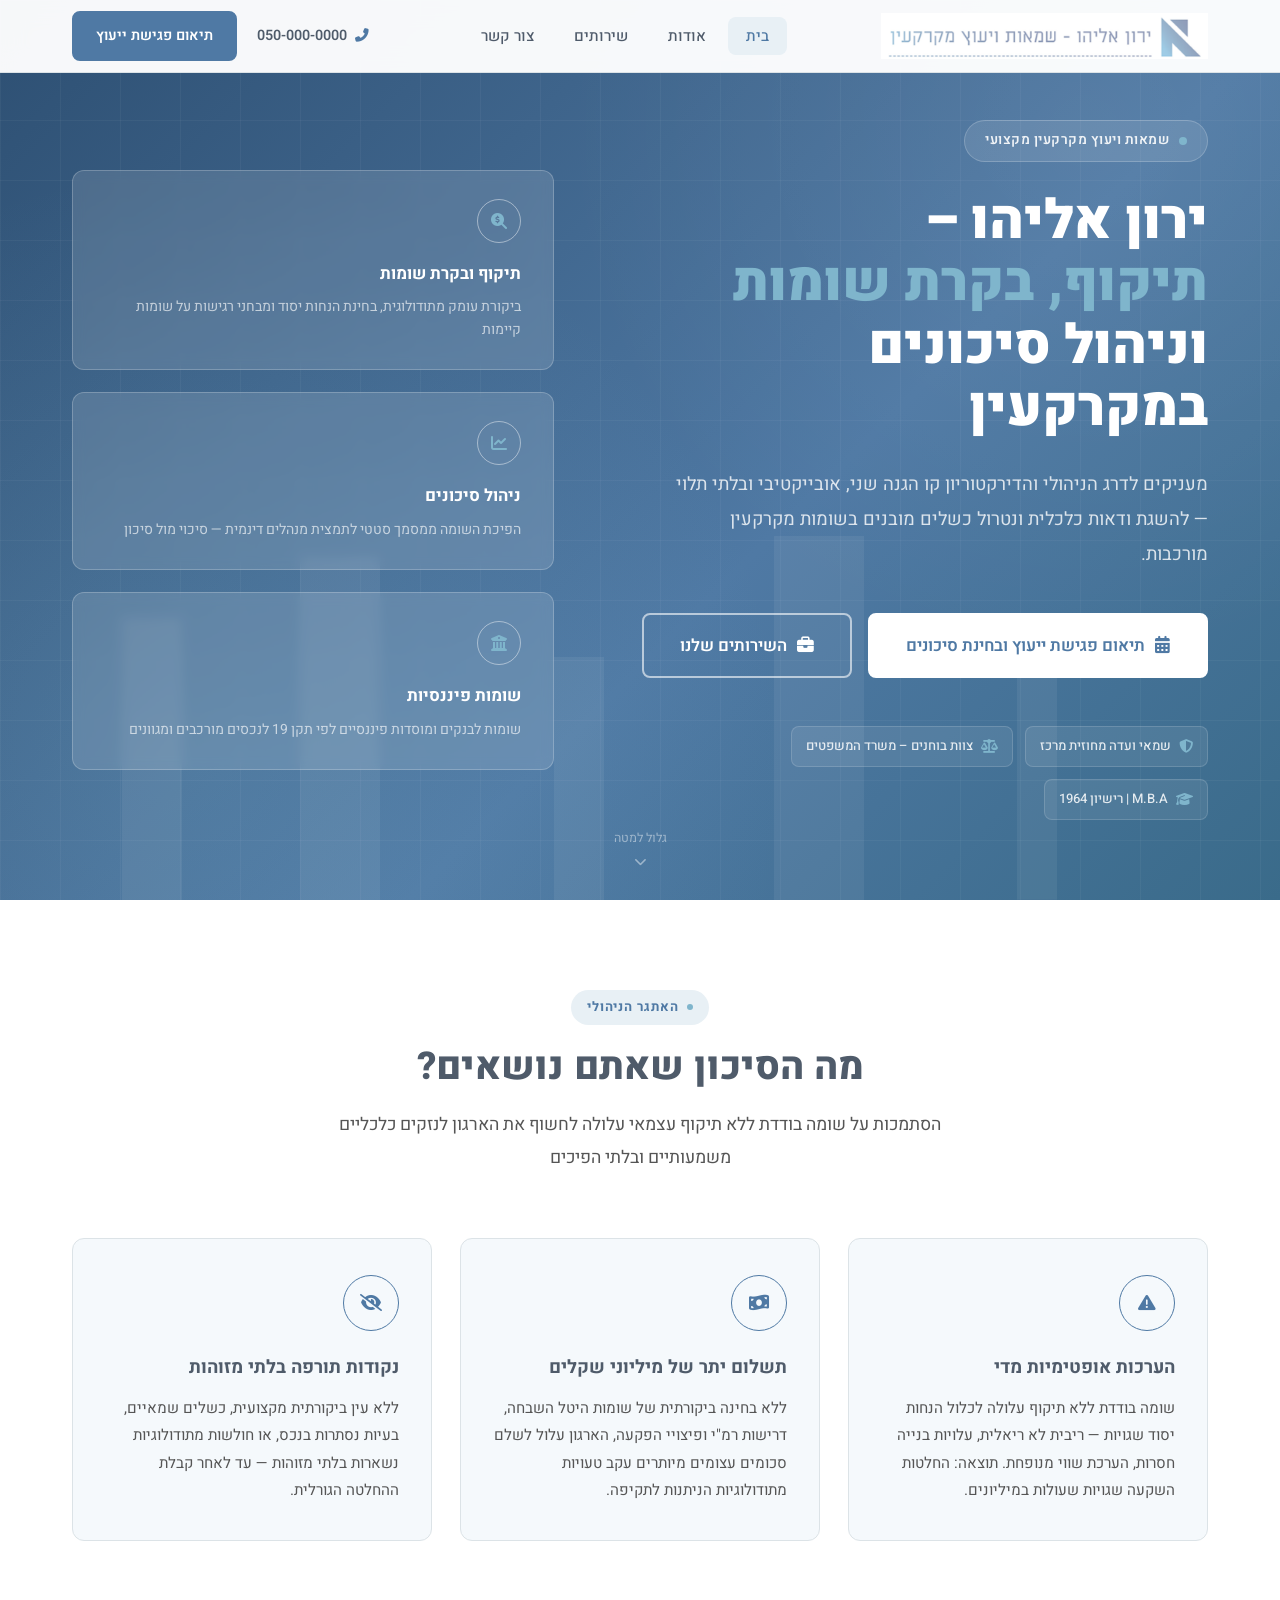
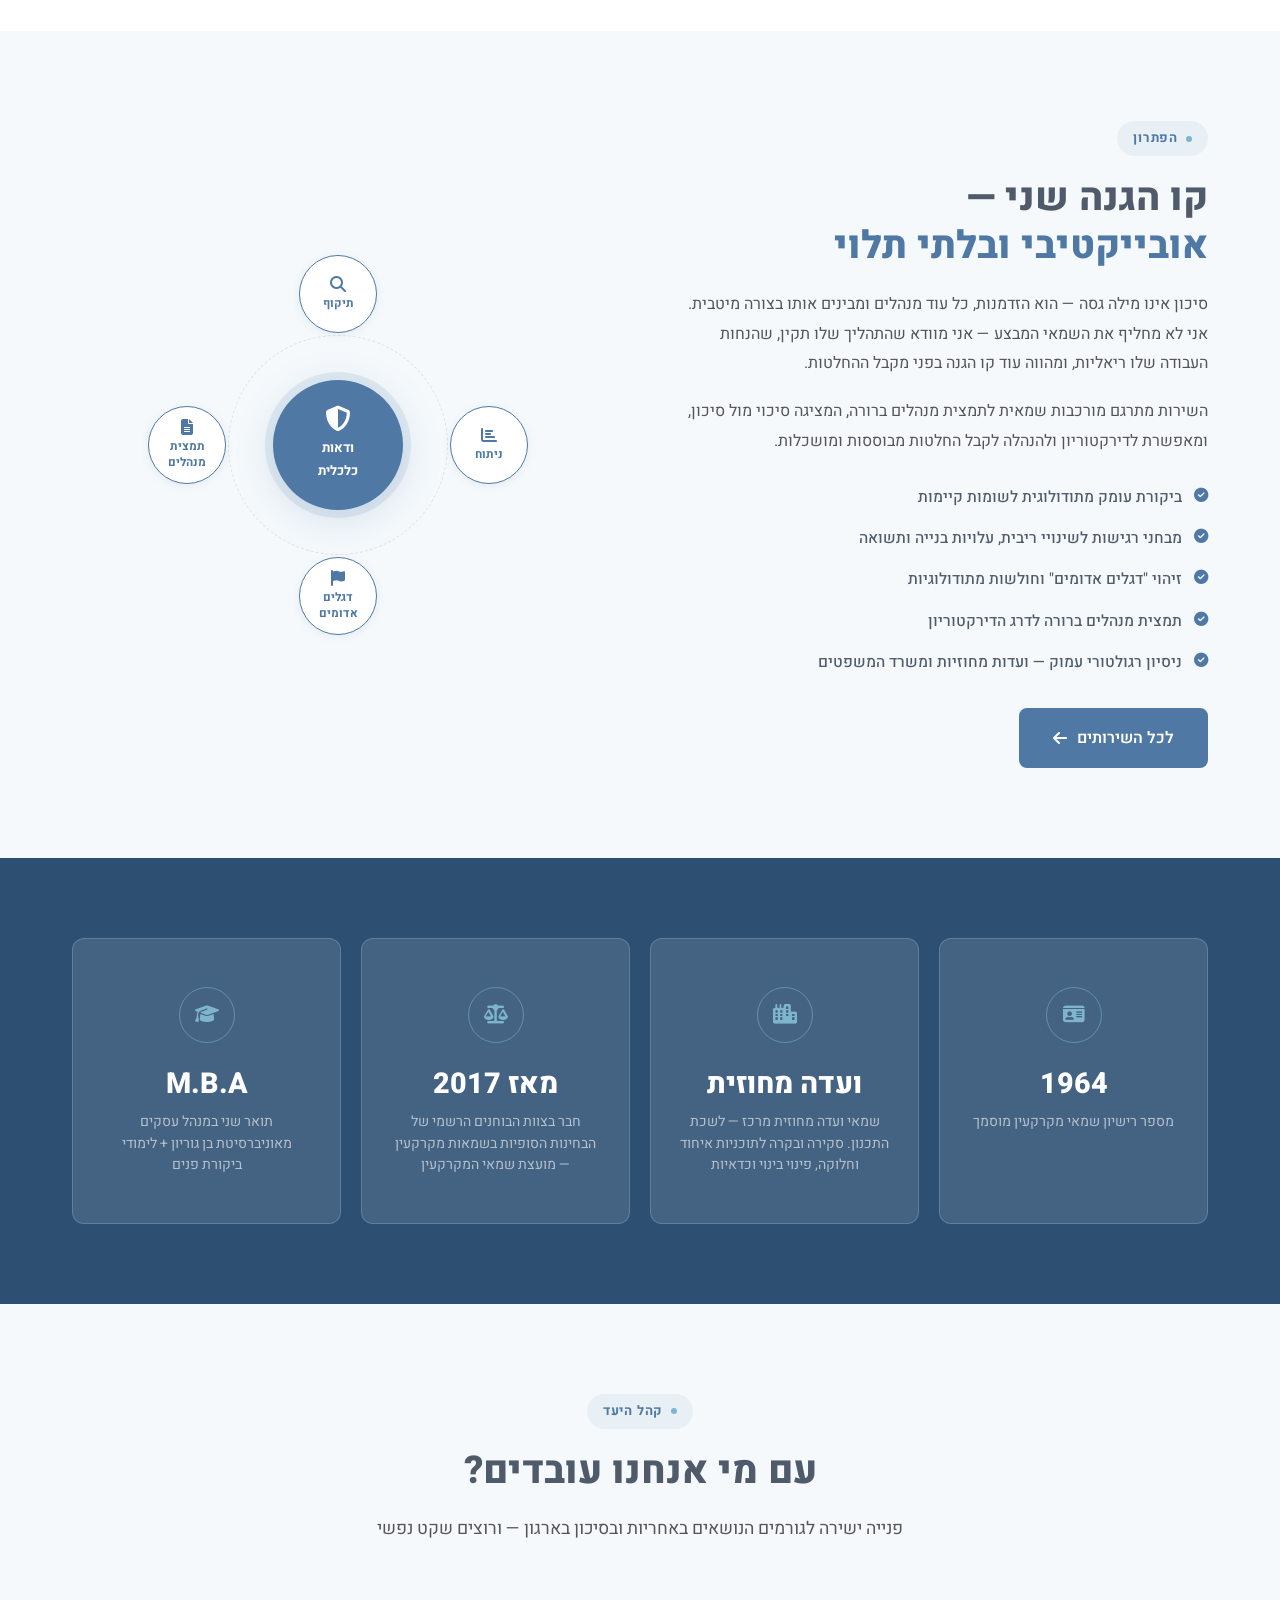
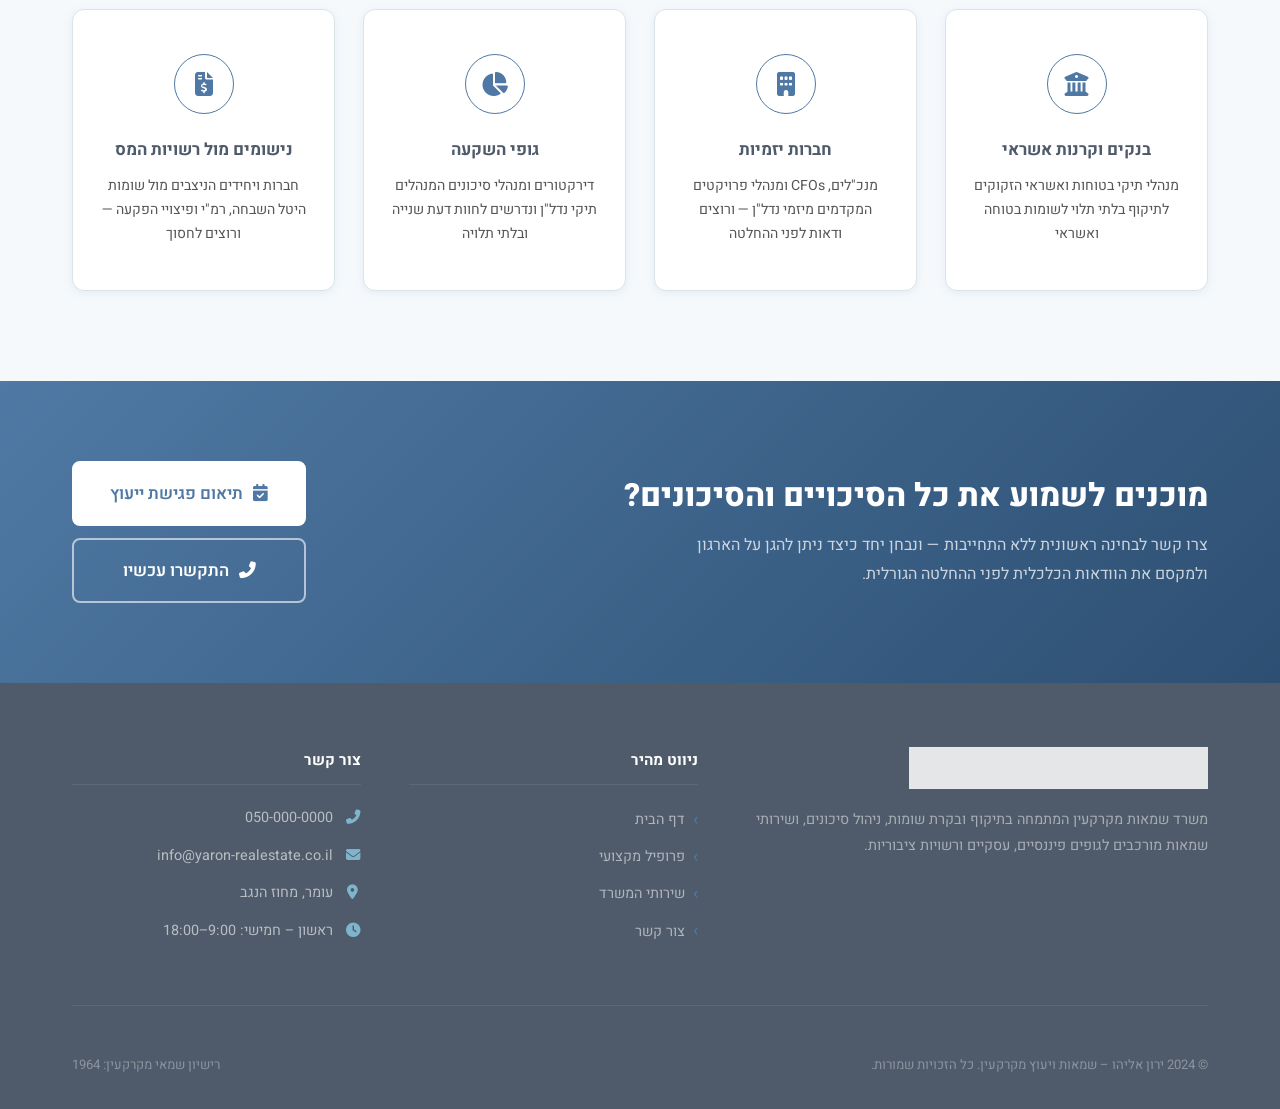
==== index.html @ 53aba58f "version 1" ====
<!DOCTYPE html>
<html lang="he" dir="rtl">
<head>
  <meta charset="UTF-8">
  <meta name="viewport" content="width=device-width, initial-scale=1.0">
  <title>ירון אליהו – שמאות ויעוץ מקרקעין | תיקוף ובקרת שומות וניהול סיכונים</title>
  <meta name="description" content="ירון אליהו – שמאי מקרקעין מוסמך. תיקוף ובקרת שומות, ניהול סיכונים, שומות לבנקים ומוסדות פיננסיים. קו הגנה שני לדרג הניהולי והדירקטוריון.">
  <link rel="stylesheet" href="style.css">
  <link href="https://fonts.googleapis.com/css2?family=Heebo:wght@300;400;500;600;700;800;900&display=swap" rel="stylesheet">
  <link rel="stylesheet" href="https://cdnjs.cloudflare.com/ajax/libs/font-awesome/6.4.2/css/all.min.css">
</head>
<body>

  <!-- ===== Navigation ===== -->
  <nav class="navbar" id="navbar">
    <div class="container navbar-inner">
      <a href="index.html" class="navbar-logo">
        <img src="LOGO.png" alt="ירון אליהו שמאות ויעוץ מקרקעין">
      </a>
      <ul class="navbar-links">
        <li><a href="index.html" class="active">בית</a></li>
        <li><a href="about.html">אודות</a></li>
        <li><a href="services.html">שירותים</a></li>
        <li><a href="contact.html">צור קשר</a></li>
      </ul>
      <div class="navbar-actions">
        <a href="tel:050-0000000" class="navbar-phone">
          <i class="fas fa-phone-alt"></i>
          050-000-0000
        </a>
        <a href="contact.html" class="btn btn-primary btn-sm">תיאום פגישת ייעוץ</a>
      </div>
      <button class="hamburger" id="hamburger" aria-label="תפריט">
        <span></span><span></span><span></span>
      </button>
    </div>
  </nav>

  <!-- Mobile Menu -->
  <div class="mobile-menu" id="mobileMenu">
    <a href="index.html">בית</a>
    <a href="about.html">אודות</a>
    <a href="services.html">שירותים</a>
    <a href="contact.html">צור קשר</a>
    <a href="contact.html" class="btn btn-primary">תיאום פגישת ייעוץ</a>
  </div>

  <!-- ===== Hero Section ===== -->
  <section class="hero">
    <div class="hero-grid"></div>
    <div class="hero-buildings"></div>
    <div class="container hero-inner">

      <!-- Right: Main Content -->
      <div class="hero-content">
        <div class="hero-tag animate-in">
          <span class="dot"></span>
          שמאות ויעוץ מקרקעין מקצועי
        </div>
        <h1 class="hero-title animate-in delay-1">
          ירון אליהו –<br>
          <span class="text-accent">תיקוף, בקרת שומות</span><br>
          וניהול סיכונים במקרקעין
        </h1>
        <p class="hero-subtitle animate-in delay-2">
          מעניקים לדרג הניהולי והדירקטוריון קו הגנה שני, אובייקטיבי ובלתי תלוי — להשגת ודאות כלכלית ונטרול כשלים מובנים בשומות מקרקעין מורכבות.
        </p>
        <div class="hero-actions animate-in delay-3">
          <a href="contact.html" class="btn btn-white btn-lg">
            <i class="fas fa-calendar-alt"></i>
            תיאום פגישת ייעוץ ובחינת סיכונים
          </a>
          <a href="services.html" class="btn btn-outline-white btn-lg">
            <i class="fas fa-briefcase"></i>
            השירותים שלנו
          </a>
        </div>
        <div class="hero-badges animate-in delay-4">
          <div class="badge">
            <i class="fas fa-shield-alt"></i>
            <span>שמאי ועדה מחוזית מרכז</span>
          </div>
          <div class="badge">
            <i class="fas fa-balance-scale"></i>
            <span>צוות בוחנים – משרד המשפטים</span>
          </div>
          <div class="badge">
            <i class="fas fa-graduation-cap"></i>
            <span>M.B.A | רישיון 1964</span>
          </div>
        </div>
      </div>

      <!-- Left: Feature Cards -->
      <div class="hero-visual">
        <div class="hero-card animate-in delay-1">
          <div class="hero-card-icon">
            <i class="fas fa-search-dollar"></i>
          </div>
          <h3>תיקוף ובקרת שומות</h3>
          <p>ביקורת עומק מתודולוגית, בחינת הנחות יסוד ומבחני רגישות על שומות קיימות</p>
        </div>
        <div class="hero-card animate-in delay-2">
          <div class="hero-card-icon">
            <i class="fas fa-chart-line"></i>
          </div>
          <h3>ניהול סיכונים</h3>
          <p>הפיכת השומה ממסמך סטטי לתמצית מנהלים דינמית — סיכוי מול סיכון</p>
        </div>
        <div class="hero-card animate-in delay-3">
          <div class="hero-card-icon">
            <i class="fas fa-university"></i>
          </div>
          <h3>שומות פיננסיות</h3>
          <p>שומות לבנקים ומוסדות פיננסיים לפי תקן 19 לנכסים מורכבים ומגוונים</p>
        </div>
      </div>

    </div>
    <div class="hero-scroll">
      <div class="scroll-indicator">
        <span>גלול למטה</span>
        <i class="fas fa-chevron-down"></i>
      </div>
    </div>
  </section>

  <!-- ===== Problem Section ===== -->
  <section class="problem-section">
    <div class="container">
      <div class="section-header animate-in">
        <div class="section-tag">האתגר הניהולי</div>
        <h2 class="section-title">מה הסיכון שאתם נושאים?</h2>
        <p class="section-subtitle">הסתמכות על שומה בודדת ללא תיקוף עצמאי עלולה לחשוף את הארגון לנזקים כלכליים משמעותיים ובלתי הפיכים</p>
      </div>
      <div class="problems-grid">
        <div class="problem-card animate-in delay-1">
          <div class="problem-icon">
            <i class="fas fa-exclamation-triangle"></i>
          </div>
          <h3>הערכות אופטימיות מדי</h3>
          <p>שומה בודדת ללא תיקוף עלולה לכלול הנחות יסוד שגויות — ריבית לא ריאלית, עלויות בנייה חסרות, הערכת שווי מנופחת. תוצאה: החלטות השקעה שגויות שעולות במיליונים.</p>
        </div>
        <div class="problem-card animate-in delay-2">
          <div class="problem-icon">
            <i class="fas fa-money-bill-wave"></i>
          </div>
          <h3>תשלום יתר של מיליוני שקלים</h3>
          <p>ללא בחינה ביקורתית של שומות היטל השבחה, דרישות רמ"י ופיצויי הפקעה, הארגון עלול לשלם סכומים עצומים מיותרים עקב טעויות מתודולוגיות הניתנות לתקיפה.</p>
        </div>
        <div class="problem-card animate-in delay-3">
          <div class="problem-icon">
            <i class="fas fa-eye-slash"></i>
          </div>
          <h3>נקודות תורפה בלתי מזוהות</h3>
          <p>ללא עין ביקורתית מקצועית, כשלים שמאיים, בעיות נסתרות בנכס, או חולשות מתודולוגיות נשארות בלתי מזוהות — עד לאחר קבלת ההחלטה הגורלית.</p>
        </div>
      </div>
    </div>
  </section>

  <!-- ===== Solution Section ===== -->
  <section class="solution-section">
    <div class="container">
      <div class="solution-inner">
        <!-- Content -->
        <div class="solution-content animate-in">
          <div class="section-tag">הפתרון</div>
          <h2 class="section-title">קו הגנה שני —<br><span class="accent">אובייקטיבי ובלתי תלוי</span></h2>
          <p class="solution-text">סיכון אינו מילה גסה — הוא הזדמנות, כל עוד מנהלים ומבינים אותו בצורה מיטבית. אני לא מחליף את השמאי המבצע — אני מוודא שהתהליך שלו תקין, שהנחות העבודה שלו ריאליות, ומהווה עוד קו הגנה בפני מקבל ההחלטות.</p>
          <p class="solution-text">השירות מתרגם מורכבות שמאית לתמצית מנהלים ברורה, המציגה סיכוי מול סיכון, ומאפשרת לדירקטוריון ולהנהלה לקבל החלטות מבוססות ומושכלות.</p>
          <div class="solution-points">
            <div class="solution-point">
              <i class="fas fa-check-circle"></i>
              <span>ביקורת עומק מתודולוגית לשומות קיימות</span>
            </div>
            <div class="solution-point">
              <i class="fas fa-check-circle"></i>
              <span>מבחני רגישות לשינויי ריבית, עלויות בנייה ותשואה</span>
            </div>
            <div class="solution-point">
              <i class="fas fa-check-circle"></i>
              <span>זיהוי "דגלים אדומים" וחולשות מתודולוגיות</span>
            </div>
            <div class="solution-point">
              <i class="fas fa-check-circle"></i>
              <span>תמצית מנהלים ברורה לדרג הדירקטוריון</span>
            </div>
            <div class="solution-point">
              <i class="fas fa-check-circle"></i>
              <span>ניסיון רגולטורי עמוק — ועדות מחוזיות ומשרד המשפטים</span>
            </div>
          </div>
          <a href="services.html" class="btn btn-primary">
            לכל השירותים
            <i class="fas fa-arrow-left"></i>
          </a>
        </div>

        <!-- Visual Diagram -->
        <div class="solution-visual animate-in delay-2">
          <div class="solution-diagram">
            <div class="diagram-center">
              <i class="fas fa-shield-alt"></i>
              <span>ודאות<br>כלכלית</span>
            </div>
            <div class="diagram-item top">
              <i class="fas fa-search"></i>
              <span>תיקוף</span>
            </div>
            <div class="diagram-item right">
              <i class="fas fa-chart-bar"></i>
              <span>ניתוח</span>
            </div>
            <div class="diagram-item bottom">
              <i class="fas fa-flag"></i>
              <span>דגלים<br>אדומים</span>
            </div>
            <div class="diagram-item left-pos">
              <i class="fas fa-file-alt"></i>
              <span>תמצית<br>מנהלים</span>
            </div>
          </div>
        </div>
      </div>
    </div>
  </section>

  <!-- ===== Stats Section ===== -->
  <section class="stats-section">
    <div class="container">
      <div class="stats-grid">
        <div class="stat-item animate-in">
          <div class="stat-icon">
            <i class="fas fa-id-card"></i>
          </div>
          <div class="stat-number">1964</div>
          <div class="stat-label">מספר רישיון שמאי מקרקעין מוסמך</div>
        </div>
        <div class="stat-item animate-in delay-1">
          <div class="stat-icon">
            <i class="fas fa-city"></i>
          </div>
          <div class="stat-number">ועדה מחוזית</div>
          <div class="stat-label">שמאי ועדה מחוזית מרכז — לשכת התכנון. סקירה ובקרה לתוכניות איחוד וחלוקה, פינוי בינוי וכדאיות</div>
        </div>
        <div class="stat-item animate-in delay-2">
          <div class="stat-icon">
            <i class="fas fa-balance-scale"></i>
          </div>
          <div class="stat-number">מאז 2017</div>
          <div class="stat-label">חבר בצוות הבוחנים הרשמי של הבחינות הסופיות בשמאות מקרקעין — מועצת שמאי המקרקעין</div>
        </div>
        <div class="stat-item animate-in delay-3">
          <div class="stat-icon">
            <i class="fas fa-graduation-cap"></i>
          </div>
          <div class="stat-number">M.B.A</div>
          <div class="stat-label">תואר שני במנהל עסקים מאוניברסיטת בן גוריון + לימודי ביקורת פנים</div>
        </div>
      </div>
    </div>
  </section>

  <!-- ===== Audience Section ===== -->
  <section class="audience-section">
    <div class="container">
      <div class="section-header animate-in">
        <div class="section-tag">קהל היעד</div>
        <h2 class="section-title">עם מי אנחנו עובדים?</h2>
        <p class="section-subtitle">פנייה ישירה לגורמים הנושאים באחריות ובסיכון בארגון — ורוצים שקט נפשי</p>
      </div>
      <div class="audience-grid">
        <div class="audience-card animate-in delay-1">
          <i class="fas fa-university"></i>
          <h3>בנקים וקרנות אשראי</h3>
          <p>מנהלי תיקי בטוחות ואשראי הזקוקים לתיקוף בלתי תלוי לשומות בטוחה ואשראי</p>
        </div>
        <div class="audience-card animate-in delay-2">
          <i class="fas fa-building"></i>
          <h3>חברות יזמיות</h3>
          <p>מנכ"לים, CFOs ומנהלי פרויקטים המקדמים מיזמי נדל"ן — ורוצים ודאות לפני ההחלטה</p>
        </div>
        <div class="audience-card animate-in delay-3">
          <i class="fas fa-chart-pie"></i>
          <h3>גופי השקעה</h3>
          <p>דירקטורים ומנהלי סיכונים המנהלים תיקי נדל"ן ונדרשים לחוות דעת שנייה ובלתי תלויה</p>
        </div>
        <div class="audience-card animate-in delay-4">
          <i class="fas fa-file-invoice-dollar"></i>
          <h3>נישומים מול רשויות המס</h3>
          <p>חברות ויחידים הניצבים מול שומות היטל השבחה, רמ"י ופיצויי הפקעה — ורוצים לחסוך</p>
        </div>
      </div>
    </div>
  </section>

  <!-- ===== CTA Section ===== -->
  <section class="cta-section">
    <div class="container">
      <div class="cta-inner animate-in">
        <div class="cta-content">
          <h2>מוכנים לשמוע את כל הסיכויים והסיכונים?</h2>
          <p>צרו קשר לבחינה ראשונית ללא התחייבות — ונבחן יחד כיצד ניתן להגן על הארגון ולמקסם את הוודאות הכלכלית לפני ההחלטה הגורלית.</p>
        </div>
        <div class="cta-actions">
          <a href="contact.html" class="btn btn-white btn-lg">
            <i class="fas fa-calendar-check"></i>
            תיאום פגישת ייעוץ
          </a>
          <a href="tel:050-0000000" class="btn btn-outline-white btn-lg">
            <i class="fas fa-phone-alt"></i>
            התקשרו עכשיו
          </a>
        </div>
      </div>
    </div>
  </section>

  <!-- ===== Footer ===== -->
  <footer class="footer">
    <div class="container">
      <div class="footer-top">
        <div class="footer-brand">
          <img src="LOGO.png" alt="ירון אליהו שמאות מקרקעין">
          <p>משרד שמאות מקרקעין המתמחה בתיקוף ובקרת שומות, ניהול סיכונים, ושירותי שמאות מורכבים לגופים פיננסיים, עסקיים ורשויות ציבוריות.</p>
        </div>
        <div class="footer-col">
          <h4>ניווט מהיר</h4>
          <ul>
            <li><a href="index.html">דף הבית</a></li>
            <li><a href="about.html">פרופיל מקצועי</a></li>
            <li><a href="services.html">שירותי המשרד</a></li>
            <li><a href="contact.html">צור קשר</a></li>
          </ul>
        </div>
        <div class="footer-col">
          <h4>צור קשר</h4>
          <div class="footer-contact-item">
            <i class="fas fa-phone-alt"></i>
            <span>050-000-0000</span>
          </div>
          <div class="footer-contact-item">
            <i class="fas fa-envelope"></i>
            <span>info@yaron-realestate.co.il</span>
          </div>
          <div class="footer-contact-item">
            <i class="fas fa-map-marker-alt"></i>
            <span>עומר, מחוז הנגב</span>
          </div>
          <div class="footer-contact-item">
            <i class="fas fa-clock"></i>
            <span>ראשון – חמישי: 9:00–18:00</span>
          </div>
        </div>
      </div>
      <div class="footer-bottom">
        <span>© 2024 ירון אליהו – שמאות ויעוץ מקרקעין. כל הזכויות שמורות.</span>
        <span>רישיון שמאי מקרקעין: 1964</span>
      </div>
    </div>
  </footer>

  <script src="script.js"></script>
</body>
</html>
---- style.css ----
/* ===================================================
   YARON ELIYAHU - Real Estate Appraisal Website
   Main Stylesheet
   =================================================== */

/* --- Variables --- */
:root {
  --primary: #7FB5CC;
  --primary-dark: #4F79A4;
  --primary-darker: #2D4F72;
  --bg-light: #F5F9FC;
  --bg-secondary: #E8F0F5;
  --surface: #FFFFFF;
  --border: #DCE3E7;
  --text-dark: #4F5B6A;
  --text-gray: #555555;
  --text-light: #8899AA;
  --white: #FFFFFF;
  --shadow-sm: 0 2px 8px rgba(79, 121, 164, 0.1);
  --shadow-md: 0 4px 20px rgba(79, 121, 164, 0.15);
  --shadow-lg: 0 8px 40px rgba(79, 121, 164, 0.2);
  --radius: 12px;
  --radius-lg: 20px;
  --radius-sm: 8px;
  --transition: 0.3s ease;
  --font: 'Heebo', 'Arial Hebrew', 'Arial', sans-serif;
  --max-width: 1200px;
}

/* --- Reset & Base --- */
*, *::before, *::after {
  box-sizing: border-box;
  margin: 0;
  padding: 0;
}

html {
  scroll-behavior: smooth;
}

body {
  font-family: var(--font);
  font-size: 16px;
  line-height: 1.75;
  color: var(--text-dark);
  background: var(--white);
  direction: rtl;
  -webkit-font-smoothing: antialiased;
}

img { max-width: 100%; display: block; }
a { text-decoration: none; color: inherit; }
ul { list-style: none; }
button { font-family: var(--font); cursor: pointer; border: none; background: none; }

/* --- Layout --- */
.container {
  max-width: var(--max-width);
  margin: 0 auto;
  padding: 0 2rem;
}

section { padding: 90px 0; }

/* --- Section Headers --- */
.section-header {
  text-align: center;
  margin-bottom: 64px;
}

.section-tag {
  display: inline-flex;
  align-items: center;
  gap: 8px;
  background: var(--bg-secondary);
  color: var(--primary-dark);
  font-size: 0.82rem;
  font-weight: 700;
  padding: 6px 16px;
  border-radius: 20px;
  margin-bottom: 18px;
  letter-spacing: 0.8px;
  text-transform: uppercase;
}

.section-tag::before {
  content: '';
  width: 6px;
  height: 6px;
  background: var(--primary);
  border-radius: 50%;
  flex-shrink: 0;
}

.section-title {
  font-size: 2.4rem;
  font-weight: 800;
  color: var(--text-dark);
  line-height: 1.25;
  margin-bottom: 18px;
}

.section-title .accent { color: var(--primary-dark); }

.section-subtitle {
  font-size: 1.1rem;
  color: var(--text-gray);
  max-width: 620px;
  margin: 0 auto;
  line-height: 1.85;
}

/* --- Buttons --- */
.btn {
  display: inline-flex;
  align-items: center;
  justify-content: center;
  gap: 10px;
  padding: 14px 32px;
  border-radius: var(--radius-sm);
  font-family: var(--font);
  font-size: 1rem;
  font-weight: 600;
  cursor: pointer;
  transition: all var(--transition);
  border: 2px solid transparent;
  white-space: nowrap;
}

.btn-lg { padding: 16px 36px; font-size: 1.05rem; }
.btn-sm { padding: 10px 22px; font-size: 0.9rem; }

.btn-primary {
  background: var(--primary-dark);
  color: var(--white);
  border-color: var(--primary-dark);
}
.btn-primary:hover {
  background: var(--primary-darker);
  border-color: var(--primary-darker);
  transform: translateY(-2px);
  box-shadow: var(--shadow-md);
}

.btn-outline {
  background: transparent;
  color: var(--primary-dark);
  border-color: var(--primary-dark);
}
.btn-outline:hover {
  background: var(--primary-dark);
  color: var(--white);
  transform: translateY(-2px);
  box-shadow: var(--shadow-sm);
}

.btn-white {
  background: var(--white);
  color: var(--primary-dark);
  border-color: var(--white);
}
.btn-white:hover {
  background: var(--bg-light);
  transform: translateY(-2px);
  box-shadow: var(--shadow-md);
}

.btn-outline-white {
  background: transparent;
  color: var(--white);
  border-color: rgba(255,255,255,0.6);
}
.btn-outline-white:hover {
  background: rgba(255,255,255,0.15);
  border-color: var(--white);
  transform: translateY(-2px);
}

/* ===================================================
   NAVIGATION
   =================================================== */

.navbar {
  position: fixed;
  top: 0;
  inset-inline: 0;
  z-index: 1000;
  background: rgba(255,255,255,0.96);
  backdrop-filter: blur(12px);
  -webkit-backdrop-filter: blur(12px);
  border-bottom: 1px solid var(--border);
  transition: box-shadow var(--transition);
}

.navbar.scrolled {
  box-shadow: var(--shadow-md);
}

.navbar-inner {
  display: flex;
  align-items: center;
  justify-content: space-between;
  height: 72px;
}

.navbar-logo img {
  height: 46px;
  width: auto;
}

.navbar-links {
  display: flex;
  align-items: center;
  gap: 4px;
}

.navbar-links a {
  padding: 8px 18px;
  border-radius: var(--radius-sm);
  font-weight: 500;
  font-size: 0.95rem;
  color: var(--text-dark);
  transition: all var(--transition);
}

.navbar-links a:hover,
.navbar-links a.active {
  color: var(--primary-dark);
  background: var(--bg-secondary);
}

.navbar-actions {
  display: flex;
  align-items: center;
  gap: 20px;
}

.navbar-phone {
  display: flex;
  align-items: center;
  gap: 8px;
  font-size: 0.9rem;
  font-weight: 600;
  color: var(--text-dark);
  transition: color var(--transition);
}
.navbar-phone:hover { color: var(--primary-dark); }
.navbar-phone i { color: var(--primary-dark); font-size: 0.85rem; }

/* Hamburger */
.hamburger {
  display: none;
  flex-direction: column;
  gap: 5px;
  padding: 4px;
  background: none;
  border: none;
  cursor: pointer;
}
.hamburger span {
  display: block;
  width: 24px;
  height: 2px;
  background: var(--text-dark);
  border-radius: 2px;
  transition: var(--transition);
}
.hamburger.open span:nth-child(1) { transform: translateY(7px) rotate(45deg); }
.hamburger.open span:nth-child(2) { opacity: 0; }
.hamburger.open span:nth-child(3) { transform: translateY(-7px) rotate(-45deg); }

/* Mobile Menu */
.mobile-menu {
  display: none;
  position: fixed;
  top: 72px;
  inset-inline: 0;
  background: var(--white);
  border-bottom: 1px solid var(--border);
  padding: 16px 20px 20px;
  z-index: 999;
  box-shadow: var(--shadow-md);
}
.mobile-menu.open { display: block; }
.mobile-menu a {
  display: block;
  padding: 12px 16px;
  border-radius: var(--radius-sm);
  font-weight: 500;
  color: var(--text-dark);
  transition: all var(--transition);
  margin-bottom: 4px;
}
.mobile-menu a:hover { background: var(--bg-secondary); color: var(--primary-dark); }
.mobile-menu .btn { width: 100%; margin-top: 8px; }

/* ===================================================
   PAGE HEADER (inner pages)
   =================================================== */

.page-header {
  background: linear-gradient(135deg, var(--primary-dark) 0%, var(--primary-darker) 100%);
  padding: 148px 0 80px;
  text-align: center;
  color: var(--white);
  position: relative;
  overflow: hidden;
}

.page-header::before {
  content: '';
  position: absolute;
  inset: 0;
  background-image: radial-gradient(circle at 20% 50%, rgba(127,181,204,0.15) 0%, transparent 50%),
                    radial-gradient(circle at 80% 20%, rgba(127,181,204,0.1) 0%, transparent 40%);
}

.page-header .container { position: relative; z-index: 1; }

.page-header-tag {
  display: inline-flex;
  align-items: center;
  gap: 8px;
  background: rgba(255,255,255,0.12);
  color: rgba(255,255,255,0.95);
  font-size: 0.82rem;
  font-weight: 600;
  padding: 6px 18px;
  border-radius: 20px;
  margin-bottom: 20px;
  border: 1px solid rgba(255,255,255,0.2);
  letter-spacing: 0.8px;
  text-transform: uppercase;
}

.page-header h1 {
  font-size: 3rem;
  font-weight: 800;
  margin-bottom: 18px;
  line-height: 1.2;
}

.page-header p {
  font-size: 1.15rem;
  opacity: 0.82;
  max-width: 600px;
  margin: 0 auto;
  line-height: 1.85;
}

/* ===================================================
   HERO SECTION
   =================================================== */

.hero {
  min-height: 100vh;
  background: linear-gradient(135deg, var(--primary-darker) 0%, var(--primary-dark) 60%, #3a6b8a 100%);
  display: flex;
  flex-direction: column;
  justify-content: center;
  position: relative;
  overflow: hidden;
  padding: 100px 0 60px;
}

/* Background geometric shapes suggesting buildings */
.hero::before {
  content: '';
  position: absolute;
  inset: 0;
  background-image:
    radial-gradient(circle at 15% 85%, rgba(127,181,204,0.18) 0%, transparent 45%),
    radial-gradient(circle at 85% 15%, rgba(255,255,255,0.06) 0%, transparent 40%);
}

.hero-buildings {
  position: absolute;
  bottom: 0;
  left: 0;
  right: 0;
  height: 45%;
  opacity: 0.06;
  background-image:
    /* Building 1 */ linear-gradient(to top, rgba(255,255,255,1) 100%, transparent 0),
    /* Building 2 */ linear-gradient(to top, rgba(255,255,255,1) 100%, transparent 0),
    /* Building 3 */ linear-gradient(to top, rgba(255,255,255,1) 100%, transparent 0),
    /* Building 4 */ linear-gradient(to top, rgba(255,255,255,1) 100%, transparent 0),
    /* Building 5 */ linear-gradient(to top, rgba(255,255,255,1) 100%, transparent 0);
  background-size: 60px 70%, 80px 85%, 50px 60%, 90px 90%, 40px 55%;
  background-position: 10% 100%, 25% 100%, 45% 100%, 65% 100%, 82% 100%;
  background-repeat: no-repeat;
}

.hero-grid {
  position: absolute;
  inset: 0;
  background-image:
    linear-gradient(rgba(255,255,255,0.04) 1px, transparent 1px),
    linear-gradient(90deg, rgba(255,255,255,0.04) 1px, transparent 1px);
  background-size: 60px 60px;
}

.hero-inner {
  position: relative;
  z-index: 1;
  display: grid;
  grid-template-columns: 1.1fr 0.9fr;
  gap: 64px;
  align-items: center;
}

.hero-tag {
  display: inline-flex;
  align-items: center;
  gap: 10px;
  background: rgba(255,255,255,0.1);
  border: 1px solid rgba(255,255,255,0.2);
  color: rgba(255,255,255,0.9);
  font-size: 0.85rem;
  font-weight: 600;
  padding: 8px 20px;
  border-radius: 24px;
  margin-bottom: 28px;
  letter-spacing: 0.5px;
}

.hero-tag .dot {
  width: 8px;
  height: 8px;
  background: var(--primary);
  border-radius: 50%;
  animation: pulse 2s infinite;
}

@keyframes pulse {
  0%, 100% { opacity: 1; transform: scale(1); }
  50% { opacity: 0.6; transform: scale(0.8); }
}

.hero-title {
  font-size: 3.4rem;
  font-weight: 900;
  color: var(--white);
  line-height: 1.15;
  margin-bottom: 28px;
}

.hero-title .text-accent {
  color: var(--primary);
}

.hero-subtitle {
  font-size: 1.15rem;
  color: rgba(255,255,255,0.8);
  line-height: 1.9;
  margin-bottom: 40px;
  max-width: 540px;
}

.hero-actions {
  display: flex;
  gap: 16px;
  margin-bottom: 48px;
  flex-wrap: wrap;
}

.hero-badges {
  display: flex;
  flex-wrap: wrap;
  gap: 12px;
}

.badge {
  display: flex;
  align-items: center;
  gap: 8px;
  background: rgba(255,255,255,0.08);
  border: 1px solid rgba(255,255,255,0.15);
  color: rgba(255,255,255,0.85);
  font-size: 0.82rem;
  font-weight: 500;
  padding: 8px 14px;
  border-radius: 8px;
}
.badge i { color: var(--primary); font-size: 0.85rem; }

/* Hero visual - cards on the left side */
.hero-visual {
  display: flex;
  flex-direction: column;
  gap: 22px;
}

.hero-card {
  background: rgba(255,255,255,0.13);
  border: 1px solid rgba(255,255,255,0.22);
  border-radius: var(--radius);
  padding: 28px 32px;
  transition: all var(--transition);
  backdrop-filter: blur(6px);
}

.hero-card:hover {
  background: rgba(255,255,255,0.18);
  border-color: rgba(255,255,255,0.32);
  transform: translateX(-4px);
}

.hero-card-icon {
  width: 44px;
  height: 44px;
  background: transparent;
  border: 1.5px solid rgba(255,255,255,0.45);
  border-radius: 50%;
  display: flex;
  align-items: center;
  justify-content: center;
  margin-bottom: 16px;
  color: var(--primary);
  font-size: 1rem;
}

.hero-card h3 {
  font-size: 1.05rem;
  font-weight: 700;
  color: var(--white);
  margin-bottom: 8px;
}

.hero-card p {
  font-size: 0.88rem;
  color: rgba(255,255,255,0.65);
  line-height: 1.6;
}

.hero-scroll {
  position: absolute;
  bottom: 32px;
  left: 50%;
  transform: translateX(-50%);
  text-align: center;
}

.scroll-indicator {
  display: flex;
  flex-direction: column;
  align-items: center;
  gap: 6px;
  color: rgba(255,255,255,0.45);
  font-size: 0.78rem;
  animation: bounce 2s infinite;
}

@keyframes bounce {
  0%, 100% { transform: translateY(0); }
  50% { transform: translateY(6px); }
}

/* ===================================================
   PROBLEM SECTION
   =================================================== */

.problem-section {
  background: var(--white);
  padding: 90px 0;
}

.problems-grid {
  display: grid;
  grid-template-columns: repeat(3, 1fr);
  gap: 28px;
}

.problem-card {
  background: var(--bg-light);
  border: 1px solid var(--border);
  border-radius: var(--radius);
  padding: 36px 32px;
  transition: all var(--transition);
}

.problem-card:hover {
  transform: translateY(-4px);
  box-shadow: var(--shadow-md);
  border-color: var(--primary);
}

.problem-icon {
  width: 56px;
  height: 56px;
  background: transparent;
  border: 1.5px solid var(--primary-dark);
  border-radius: 50%;
  display: flex;
  align-items: center;
  justify-content: center;
  margin-bottom: 24px;
  color: var(--primary-dark);
  font-size: 1.1rem;
  transition: all var(--transition);
}

.problem-card:hover .problem-icon {
  background: var(--primary-dark);
  color: var(--white);
}

.problem-card:nth-child(2) .problem-icon,
.problem-card:nth-child(3) .problem-icon {
  background: transparent;
  color: var(--primary-dark);
}

.problem-card h3 {
  font-size: 1.15rem;
  font-weight: 700;
  color: var(--text-dark);
  margin-bottom: 14px;
  line-height: 1.4;
}

.problem-card p {
  font-size: 0.95rem;
  color: var(--text-gray);
  line-height: 1.8;
}

/* ===================================================
   SOLUTION SECTION
   =================================================== */

.solution-section {
  background: var(--bg-light);
  padding: 90px 0;
}

.solution-inner {
  display: grid;
  grid-template-columns: 1fr 1fr;
  gap: 72px;
  align-items: center;
}

.solution-content .section-title {
  text-align: right;
  margin-bottom: 20px;
}

.solution-text {
  font-size: 1rem;
  color: var(--text-gray);
  line-height: 1.85;
  margin-bottom: 18px;
}

.solution-points {
  margin: 28px 0 32px;
  display: flex;
  flex-direction: column;
  gap: 14px;
}

.solution-point {
  display: flex;
  align-items: flex-start;
  gap: 12px;
  font-size: 0.97rem;
  color: var(--text-dark);
  font-weight: 500;
}

.solution-point i {
  color: var(--primary-dark);
  font-size: 0.9rem;
  margin-top: 4px;
  flex-shrink: 0;
}

/* Solution diagram */
.solution-visual {
  display: flex;
  align-items: center;
  justify-content: center;
}

.solution-diagram {
  position: relative;
  width: 380px;
  height: 380px;
}

/* Connecting lines drawn via CSS */
.solution-diagram::before {
  content: '';
  position: absolute;
  top: 50%;
  left: 50%;
  transform: translate(-50%, -50%);
  width: 220px;
  height: 220px;
  border: 1px dashed var(--border);
  border-radius: 50%;
  z-index: 0;
}

.diagram-center {
  position: absolute;
  top: 50%;
  left: 50%;
  transform: translate(-50%, -50%);
  width: 130px;
  height: 130px;
  background: var(--primary-dark);
  border-radius: 50%;
  display: flex;
  flex-direction: column;
  align-items: center;
  justify-content: center;
  color: var(--white);
  gap: 6px;
  font-size: 0.82rem;
  font-weight: 700;
  text-align: center;
  box-shadow: 0 0 0 8px rgba(79,121,164,0.12), var(--shadow-lg);
  z-index: 2;
}

.diagram-center i { font-size: 1.6rem; }

.diagram-item {
  position: absolute;
  width: 78px;
  height: 78px;
  background: var(--white);
  border: 1.5px solid var(--primary-dark);
  border-radius: 50%;
  display: flex;
  flex-direction: column;
  align-items: center;
  justify-content: center;
  gap: 4px;
  font-size: 0.73rem;
  font-weight: 700;
  color: var(--primary-dark);
  box-shadow: var(--shadow-sm);
  transition: all var(--transition);
  z-index: 2;
  text-align: center;
  line-height: 1.3;
}

.diagram-item:hover {
  background: var(--primary-dark);
  color: var(--white);
  transform: scale(1.1);
}

.diagram-item:hover i { color: var(--white); }
.diagram-item i { color: var(--primary-dark); font-size: 1rem; transition: color var(--transition); }
.diagram-item.top { top: 0; left: 50%; transform: translateX(-50%); }
.diagram-item.top:hover { transform: translateX(-50%) scale(1.1); }
.diagram-item.right { top: 50%; right: 0; transform: translateY(-50%); }
.diagram-item.right:hover { transform: translateY(-50%) scale(1.1); }
.diagram-item.bottom { bottom: 0; left: 50%; transform: translateX(-50%); }
.diagram-item.bottom:hover { transform: translateX(-50%) scale(1.1); }
.diagram-item.left-pos { top: 50%; left: 0; transform: translateY(-50%); }
.diagram-item.left-pos:hover { transform: translateY(-50%) scale(1.1); }

/* ===================================================
   STATS SECTION
   =================================================== */

.stats-section {
  background: var(--primary-darker);
  padding: 80px 0;
}

.stats-grid {
  display: grid;
  grid-template-columns: repeat(4, 1fr);
  gap: 20px;
}

.stat-item {
  background: rgba(255,255,255,0.11);
  border: 1px solid rgba(255,255,255,0.18);
  border-radius: var(--radius);
  padding: 48px 28px;
  text-align: center;
  transition: all var(--transition);
}

.stat-item:hover {
  background: rgba(255,255,255,0.18);
  transform: translateY(-4px);
  border-color: rgba(255,255,255,0.28);
}

.stat-icon {
  width: 56px;
  height: 56px;
  background: transparent;
  border: 1.5px solid rgba(127,181,204,0.55);
  border-radius: 50%;
  display: flex;
  align-items: center;
  justify-content: center;
  margin: 0 auto 24px;
  color: var(--primary);
  font-size: 1.2rem;
}

.stat-number {
  font-size: 1.8rem;
  font-weight: 800;
  color: var(--white);
  margin-bottom: 10px;
  line-height: 1.2;
}

.stat-label {
  font-size: 0.88rem;
  color: rgba(255,255,255,0.6);
  line-height: 1.5;
}

/* ===================================================
   AUDIENCE SECTION
   =================================================== */

.audience-section {
  background: var(--bg-light);
  padding: 90px 0;
}

.audience-grid {
  display: grid;
  grid-template-columns: repeat(4, 1fr);
  gap: 28px;
}

.audience-card {
  background: var(--surface);
  border: 1.5px solid var(--border);
  border-radius: var(--radius);
  padding: 44px 28px;
  text-align: center;
  transition: all var(--transition);
  box-shadow: var(--shadow-sm);
}

.audience-card:hover {
  transform: translateY(-6px);
  box-shadow: var(--shadow-md);
  border-color: var(--primary-dark);
}

.audience-card > i {
  font-size: 1.5rem;
  color: var(--primary-dark);
  margin-bottom: 24px;
  display: flex;
  width: 60px;
  height: 60px;
  border: 1.5px solid var(--primary-dark);
  border-radius: 50%;
  align-items: center;
  justify-content: center;
  margin-left: auto;
  margin-right: auto;
  transition: all var(--transition);
}

.audience-card:hover > i {
  background: var(--primary-dark);
  color: var(--white);
}

.audience-card h3 {
  font-size: 1.05rem;
  font-weight: 700;
  color: var(--text-dark);
  margin-bottom: 12px;
  line-height: 1.4;
}

.audience-card p {
  font-size: 0.88rem;
  color: var(--text-gray);
  line-height: 1.7;
}

/* ===================================================
   CTA SECTION
   =================================================== */

.cta-section {
  background: linear-gradient(135deg, var(--primary-dark) 0%, var(--primary-darker) 100%);
  padding: 80px 0;
}

.cta-inner {
  display: flex;
  align-items: center;
  justify-content: space-between;
  gap: 48px;
}

.cta-content h2 {
  font-size: 2rem;
  font-weight: 800;
  color: var(--white);
  margin-bottom: 14px;
  line-height: 1.3;
}

.cta-content p {
  font-size: 1rem;
  color: rgba(255,255,255,0.75);
  line-height: 1.8;
  max-width: 560px;
}

.cta-actions {
  display: flex;
  flex-direction: column;
  gap: 12px;
  flex-shrink: 0;
}

/* ===================================================
   FOOTER
   =================================================== */

.footer {
  background: var(--text-dark);
  padding: 64px 0 32px;
}

.footer-top {
  display: grid;
  grid-template-columns: 1.6fr 1fr 1fr;
  gap: 48px;
  margin-bottom: 48px;
  padding-bottom: 48px;
  border-bottom: 1px solid rgba(255,255,255,0.08);
}

.footer-brand img {
  height: 42px;
  margin-bottom: 18px;
  filter: brightness(0) invert(1);
  opacity: 0.85;
}

.footer-brand p {
  font-size: 0.9rem;
  line-height: 1.75;
  color: rgba(255,255,255,0.5);
}

.footer-col h4 {
  font-size: 0.95rem;
  font-weight: 700;
  color: var(--white);
  margin-bottom: 22px;
  padding-bottom: 10px;
  border-bottom: 1px solid rgba(255,255,255,0.08);
}

.footer-col ul li {
  margin-bottom: 12px;
}

.footer-col ul li a {
  color: rgba(255,255,255,0.55);
  font-size: 0.9rem;
  transition: color var(--transition);
  display: flex;
  align-items: center;
  gap: 8px;
}
.footer-col ul li a:hover { color: var(--primary); }
.footer-col ul li a::before {
  content: '›';
  color: var(--primary-dark);
  font-size: 1.1rem;
  line-height: 1;
}

.footer-contact-item {
  display: flex;
  align-items: flex-start;
  gap: 12px;
  margin-bottom: 16px;
}

.footer-contact-item i {
  color: var(--primary);
  font-size: 0.9rem;
  margin-top: 3px;
  flex-shrink: 0;
  width: 16px;
  text-align: center;
}

.footer-contact-item span {
  font-size: 0.9rem;
  color: rgba(255,255,255,0.6);
  line-height: 1.5;
}

.footer-bottom {
  display: flex;
  align-items: center;
  justify-content: space-between;
  font-size: 0.82rem;
  color: rgba(255,255,255,0.35);
}

/* ===================================================
   ABOUT PAGE
   =================================================== */

.profile-section {
  background: var(--white);
  padding: 90px 0;
}

.profile-inner {
  display: grid;
  grid-template-columns: 1fr 1fr;
  gap: 72px;
  align-items: start;
}

.profile-image-wrapper {
  position: relative;
}

.profile-placeholder {
  width: 100%;
  aspect-ratio: 4/3;
  background: linear-gradient(135deg, var(--bg-secondary) 0%, var(--bg-light) 100%);
  border-radius: var(--radius-lg);
  display: flex;
  flex-direction: column;
  align-items: center;
  justify-content: center;
  gap: 16px;
  color: var(--text-light);
  border: 2px dashed var(--border);
}

.profile-placeholder i { font-size: 3.5rem; opacity: 0.4; }
.profile-placeholder span { font-size: 0.9rem; font-weight: 500; }

.profile-badge-card {
  position: absolute;
  bottom: -20px;
  left: -20px;
  background: var(--white);
  border: 1px solid var(--border);
  border-radius: var(--radius);
  padding: 16px 22px;
  box-shadow: var(--shadow-md);
  display: flex;
  align-items: center;
  gap: 14px;
}

.profile-badge-card .badge-icon {
  width: 44px;
  height: 44px;
  background: var(--primary-dark);
  border-radius: var(--radius-sm);
  display: flex;
  align-items: center;
  justify-content: center;
  color: var(--white);
  font-size: 1.1rem;
  flex-shrink: 0;
}

.profile-badge-card .badge-text strong {
  display: block;
  font-size: 0.95rem;
  font-weight: 700;
  color: var(--text-dark);
}
.profile-badge-card .badge-text span {
  font-size: 0.82rem;
  color: var(--text-light);
}

.profile-content .section-tag { display: inline-flex; }
.profile-content .section-title { text-align: right; }

.profile-text {
  font-size: 1rem;
  color: var(--text-gray);
  line-height: 1.85;
  margin-bottom: 16px;
}

.profile-highlights {
  display: flex;
  flex-direction: column;
  gap: 12px;
  margin: 28px 0;
}

.highlight-item {
  display: flex;
  align-items: center;
  gap: 14px;
  padding: 14px 18px;
  background: var(--bg-light);
  border-radius: var(--radius-sm);
  border: 1px solid var(--border);
  transition: all var(--transition);
}

.highlight-item:hover {
  border-color: var(--primary);
  background: var(--bg-secondary);
}

.highlight-item i {
  color: var(--primary-dark);
  font-size: 1rem;
  width: 20px;
  text-align: center;
  flex-shrink: 0;
}

.highlight-item span {
  font-size: 0.92rem;
  font-weight: 600;
  color: var(--text-dark);
}

/* Experience Section */
.experience-section {
  background: var(--bg-light);
  padding: 90px 0;
}

.timeline {
  position: relative;
  max-width: 800px;
  margin: 0 auto;
}

.timeline::before {
  content: '';
  position: absolute;
  top: 0;
  bottom: 0;
  right: 20px;
  width: 2px;
  background: linear-gradient(to bottom, var(--primary-dark), var(--primary), var(--border));
}

.timeline-item {
  position: relative;
  padding-right: 60px;
  padding-bottom: 40px;
}

.timeline-dot {
  position: absolute;
  right: 12px;
  top: 6px;
  width: 18px;
  height: 18px;
  background: var(--primary-dark);
  border-radius: 50%;
  border: 3px solid var(--white);
  box-shadow: 0 0 0 2px var(--primary-dark);
}

.timeline-item.current .timeline-dot {
  background: var(--primary);
  box-shadow: 0 0 0 2px var(--primary), 0 0 0 5px rgba(127,181,204,0.3);
}

.timeline-date {
  font-size: 0.82rem;
  font-weight: 700;
  color: var(--primary-dark);
  margin-bottom: 6px;
  letter-spacing: 0.5px;
}

.timeline-card {
  background: var(--white);
  border: 1px solid var(--border);
  border-radius: var(--radius);
  padding: 24px 28px;
  box-shadow: var(--shadow-sm);
  transition: all var(--transition);
}

.timeline-card:hover {
  box-shadow: var(--shadow-md);
  border-color: var(--primary);
}

.timeline-card h3 {
  font-size: 1.05rem;
  font-weight: 700;
  color: var(--text-dark);
  margin-bottom: 8px;
}

.timeline-card p {
  font-size: 0.9rem;
  color: var(--text-gray);
  line-height: 1.7;
}

/* Education & Credentials Section */
.education-section {
  background: var(--white);
  padding: 90px 0;
}

.credentials-grid {
  display: grid;
  grid-template-columns: repeat(3, 1fr);
  gap: 24px;
}

.credential-card {
  background: var(--bg-light);
  border: 1px solid var(--border);
  border-radius: var(--radius);
  padding: 32px 28px;
  text-align: center;
  transition: all var(--transition);
}

.credential-card:hover {
  transform: translateY(-4px);
  box-shadow: var(--shadow-md);
  border-color: var(--primary);
}

.credential-icon {
  width: 64px;
  height: 64px;
  background: transparent;
  border: 1.5px solid var(--primary-dark);
  border-radius: 50%;
  display: flex;
  align-items: center;
  justify-content: center;
  margin: 0 auto 24px;
  color: var(--primary-dark);
  font-size: 1.3rem;
  transition: all var(--transition);
}

.credential-card:hover .credential-icon {
  background: var(--primary-dark);
  color: var(--white);
}

.credential-card h3 {
  font-size: 1.05rem;
  font-weight: 700;
  color: var(--text-dark);
  margin-bottom: 10px;
  line-height: 1.4;
}

.credential-card .credential-sub {
  font-size: 0.85rem;
  color: var(--primary-dark);
  font-weight: 600;
  margin-bottom: 10px;
}

.credential-card p {
  font-size: 0.88rem;
  color: var(--text-gray);
  line-height: 1.65;
}

/* Skills Section */
.skills-section {
  background: var(--bg-light);
  padding: 90px 0;
}

.skills-grid {
  display: grid;
  grid-template-columns: repeat(2, 1fr);
  gap: 24px;
  max-width: 800px;
  margin: 0 auto;
}

.skill-item {
  background: var(--white);
  border: 1px solid var(--border);
  border-radius: var(--radius-sm);
  padding: 20px 24px;
  display: flex;
  align-items: center;
  gap: 16px;
  transition: all var(--transition);
}

.skill-item:hover {
  border-color: var(--primary);
  transform: translateX(-4px);
  box-shadow: var(--shadow-sm);
}

.skill-item i {
  width: 36px;
  height: 36px;
  background: var(--bg-secondary);
  border-radius: var(--radius-sm);
  display: flex;
  align-items: center;
  justify-content: center;
  color: var(--primary-dark);
  font-size: 0.95rem;
  flex-shrink: 0;
}

.skill-item span {
  font-size: 0.95rem;
  font-weight: 600;
  color: var(--text-dark);
}

/* ===================================================
   SERVICES PAGE
   =================================================== */

.services-intro {
  background: var(--white);
  padding: 90px 0;
}

.service-block {
  padding: 90px 0;
}

.service-block:nth-child(even) {
  background: var(--bg-light);
}

.service-block-inner {
  display: grid;
  grid-template-columns: 1fr 1fr;
  gap: 72px;
  align-items: center;
}

.service-block:nth-child(even) .service-block-inner {
  direction: ltr;
}
.service-block:nth-child(even) .service-block-content,
.service-block:nth-child(even) .service-block-visual {
  direction: rtl;
}

.service-number {
  font-size: 5rem;
  font-weight: 900;
  color: var(--border);
  line-height: 1;
  margin-bottom: 4px;
  font-variant-numeric: tabular-nums;
}

.service-block-content .section-title {
  text-align: right;
  font-size: 2rem;
}

.service-desc {
  font-size: 1rem;
  color: var(--text-gray);
  line-height: 1.85;
  margin-bottom: 18px;
}

.service-benefits {
  margin-top: 24px;
  display: flex;
  flex-direction: column;
  gap: 12px;
}

.service-benefit {
  display: flex;
  align-items: flex-start;
  gap: 12px;
  font-size: 0.95rem;
  color: var(--text-dark);
}

.service-benefit i {
  color: var(--primary-dark);
  margin-top: 3px;
  flex-shrink: 0;
}

.service-visual-box {
  background: linear-gradient(135deg, var(--primary-dark) 0%, var(--primary-darker) 100%);
  border-radius: var(--radius-lg);
  padding: 48px 36px;
  color: var(--white);
  position: relative;
  overflow: hidden;
}

.service-visual-box::before {
  content: '';
  position: absolute;
  top: -30px;
  right: -30px;
  width: 120px;
  height: 120px;
  background: rgba(255,255,255,0.05);
  border-radius: 50%;
}

.service-visual-box::after {
  content: '';
  position: absolute;
  bottom: -40px;
  left: -20px;
  width: 160px;
  height: 160px;
  background: rgba(255,255,255,0.04);
  border-radius: 50%;
}

.service-visual-icon {
  width: 72px;
  height: 72px;
  background: rgba(255,255,255,0.12);
  border-radius: var(--radius);
  display: flex;
  align-items: center;
  justify-content: center;
  font-size: 1.8rem;
  margin-bottom: 24px;
  position: relative;
  z-index: 1;
}

.service-visual-box h3 {
  font-size: 1.4rem;
  font-weight: 700;
  margin-bottom: 14px;
  position: relative;
  z-index: 1;
}

.service-visual-box p {
  font-size: 0.95rem;
  opacity: 0.8;
  line-height: 1.75;
  position: relative;
  z-index: 1;
}

.service-visual-stats {
  display: flex;
  gap: 24px;
  margin-top: 28px;
  position: relative;
  z-index: 1;
}

.service-visual-stat {
  text-align: center;
}

.service-visual-stat .num {
  display: block;
  font-size: 1.6rem;
  font-weight: 800;
  color: var(--primary);
}

.service-visual-stat .lbl {
  font-size: 0.78rem;
  opacity: 0.65;
}

/* Tax service box — sophisticated white card with crimson accent */
.service-tax-box {
  background: var(--white);
  border: 1.5px solid var(--border);
  box-shadow: var(--shadow-md);
  position: relative;
  overflow: hidden;
}

.service-tax-stripe {
  position: absolute;
  top: 0;
  right: 0;
  left: 0;
  height: 5px;
  background: linear-gradient(90deg, #922B21, #C0392B, #E74C3C);
}

.service-tax-icon {
  background: #FDF0F2 !important;
  border: 1.5px solid #E8A0A8 !important;
  color: #922B21 !important;
}

.service-tax-title {
  color: var(--text-dark) !important;
}

.service-tax-text {
  color: var(--text-gray) !important;
  opacity: 1 !important;
}

.service-tax-num {
  color: #922B21 !important;
}

.service-tax-lbl {
  color: var(--text-gray) !important;
  opacity: 1 !important;
}

/* ===================================================
   CONTACT PAGE
   =================================================== */

.contact-section {
  background: var(--white);
  padding: 90px 0;
}

.contact-inner {
  display: grid;
  grid-template-columns: 1.2fr 0.8fr;
  gap: 72px;
  align-items: start;
}

.contact-form-wrapper {
  background: var(--bg-light);
  border: 1px solid var(--border);
  border-radius: var(--radius-lg);
  padding: 48px;
}

.contact-form-wrapper h2 {
  font-size: 1.7rem;
  font-weight: 800;
  color: var(--text-dark);
  margin-bottom: 8px;
}

.contact-form-wrapper > p {
  font-size: 0.95rem;
  color: var(--text-gray);
  margin-bottom: 32px;
}

.form-group {
  margin-bottom: 20px;
}

.form-row {
  display: grid;
  grid-template-columns: 1fr 1fr;
  gap: 16px;
}

.form-group label {
  display: block;
  font-size: 0.88rem;
  font-weight: 600;
  color: var(--text-dark);
  margin-bottom: 8px;
}

.form-group input,
.form-group select,
.form-group textarea {
  width: 100%;
  padding: 13px 16px;
  border: 1.5px solid var(--border);
  border-radius: var(--radius-sm);
  background: var(--white);
  font-family: var(--font);
  font-size: 0.95rem;
  color: var(--text-dark);
  transition: border-color var(--transition);
  outline: none;
  direction: rtl;
}

.form-group input:focus,
.form-group select:focus,
.form-group textarea:focus {
  border-color: var(--primary-dark);
  box-shadow: 0 0 0 3px rgba(79,121,164,0.1);
}

.form-group textarea {
  resize: vertical;
  min-height: 130px;
}

.form-group select { cursor: pointer; }

.form-submit {
  display: flex;
  align-items: center;
  gap: 16px;
  margin-top: 8px;
}

.form-note {
  font-size: 0.82rem;
  color: var(--text-light);
}

/* Contact Info Sidebar */
.contact-info h2 {
  font-size: 1.5rem;
  font-weight: 800;
  color: var(--text-dark);
  margin-bottom: 8px;
}

.contact-info > p {
  font-size: 0.95rem;
  color: var(--text-gray);
  margin-bottom: 32px;
  line-height: 1.75;
}

.contact-cards {
  display: flex;
  flex-direction: column;
  gap: 16px;
  margin-bottom: 36px;
}

.contact-card {
  background: var(--bg-light);
  border: 1px solid var(--border);
  border-radius: var(--radius);
  padding: 22px 24px;
  display: flex;
  align-items: flex-start;
  gap: 18px;
  transition: all var(--transition);
}

.contact-card:hover {
  border-color: var(--primary);
  box-shadow: var(--shadow-sm);
}

.contact-card-icon {
  width: 46px;
  height: 46px;
  background: var(--primary-dark);
  border-radius: var(--radius-sm);
  display: flex;
  align-items: center;
  justify-content: center;
  color: var(--white);
  font-size: 1rem;
  flex-shrink: 0;
}

.contact-card-body strong {
  display: block;
  font-size: 0.9rem;
  font-weight: 700;
  color: var(--text-dark);
  margin-bottom: 4px;
}

.contact-card-body span {
  font-size: 0.92rem;
  color: var(--text-gray);
}

.contact-card-body a {
  font-size: 0.92rem;
  color: var(--primary-dark);
  font-weight: 600;
  transition: color var(--transition);
}
.contact-card-body a:hover { color: var(--primary-darker); }

.discretion-note {
  background: var(--bg-secondary);
  border: 1px solid var(--primary);
  border-radius: var(--radius-sm);
  padding: 16px 20px;
  display: flex;
  align-items: flex-start;
  gap: 12px;
  font-size: 0.88rem;
  color: var(--text-dark);
  line-height: 1.65;
}

.discretion-note i { color: var(--primary-dark); margin-top: 2px; flex-shrink: 0; }

/* ===================================================
   ANIMATIONS
   =================================================== */

.animate-in {
  opacity: 0;
  transform: translateY(28px);
  transition: opacity 0.65s ease, transform 0.65s ease;
}

.animate-in.visible {
  opacity: 1;
  transform: translateY(0);
}

.delay-1 { transition-delay: 0.1s; }
.delay-2 { transition-delay: 0.2s; }
.delay-3 { transition-delay: 0.3s; }
.delay-4 { transition-delay: 0.4s; }

/* ===================================================
   RESPONSIVE
   =================================================== */

@media (max-width: 1024px) {
  .hero-inner { grid-template-columns: 1fr; gap: 48px; }
  .hero-visual { display: none; }
  .hero { min-height: auto; }
  .hero-title { font-size: 2.8rem; }

  .solution-inner { grid-template-columns: 1fr; gap: 48px; }
  .solution-visual { display: none; }

  .stats-grid { grid-template-columns: repeat(2, 1fr); gap: 16px; }
  .audience-grid { grid-template-columns: repeat(2, 1fr); }
  .credentials-grid { grid-template-columns: repeat(2, 1fr); }

  .service-block-inner { grid-template-columns: 1fr; gap: 40px; }
  .service-block:nth-child(even) .service-block-inner { direction: rtl; }

  .contact-inner { grid-template-columns: 1fr; }
  .footer-top { grid-template-columns: 1fr 1fr; }

  .profile-inner { grid-template-columns: 1fr; }
  .profile-image-wrapper { display: none; }
}

@media (max-width: 768px) {
  section { padding: 64px 0; }
  .container { padding: 0 1.25rem; }

  .section-title { font-size: 1.9rem; }
  .section-subtitle { font-size: 1rem; }

  .navbar-links,
  .navbar-actions { display: none; }
  .hamburger { display: flex; }

  .hero-title { font-size: 2.2rem; }
  .hero-subtitle { font-size: 1rem; }
  .hero-actions { flex-direction: column; }
  .hero-badges { gap: 8px; }

  .problems-grid { grid-template-columns: 1fr; }
  .stats-grid { grid-template-columns: 1fr 1fr; }
  .audience-grid { grid-template-columns: 1fr 1fr; }
  .credentials-grid { grid-template-columns: 1fr; }
  .skills-grid { grid-template-columns: 1fr; }

  .cta-inner { flex-direction: column; gap: 32px; }
  .cta-content h2 { font-size: 1.6rem; }
  .cta-actions { flex-direction: row; flex-wrap: wrap; }

  .footer-top { grid-template-columns: 1fr; gap: 36px; }
  .footer-bottom { flex-direction: column; gap: 8px; text-align: center; }

  .page-header { padding: 124px 0 60px; }
  .page-header h1 { font-size: 2.2rem; }

  .contact-form-wrapper { padding: 28px 22px; }
  .form-row { grid-template-columns: 1fr; }

  .service-visual-stats { flex-wrap: wrap; gap: 16px; }
}

@media (max-width: 480px) {
  .section-title { font-size: 1.6rem; }
  .hero-title { font-size: 1.9rem; }
  .stats-grid { grid-template-columns: 1fr; }
  .audience-grid { grid-template-columns: 1fr; }

  .badge { font-size: 0.78rem; padding: 6px 10px; }
  .btn { font-size: 0.92rem; }
  .btn-lg { padding: 14px 24px; }
}
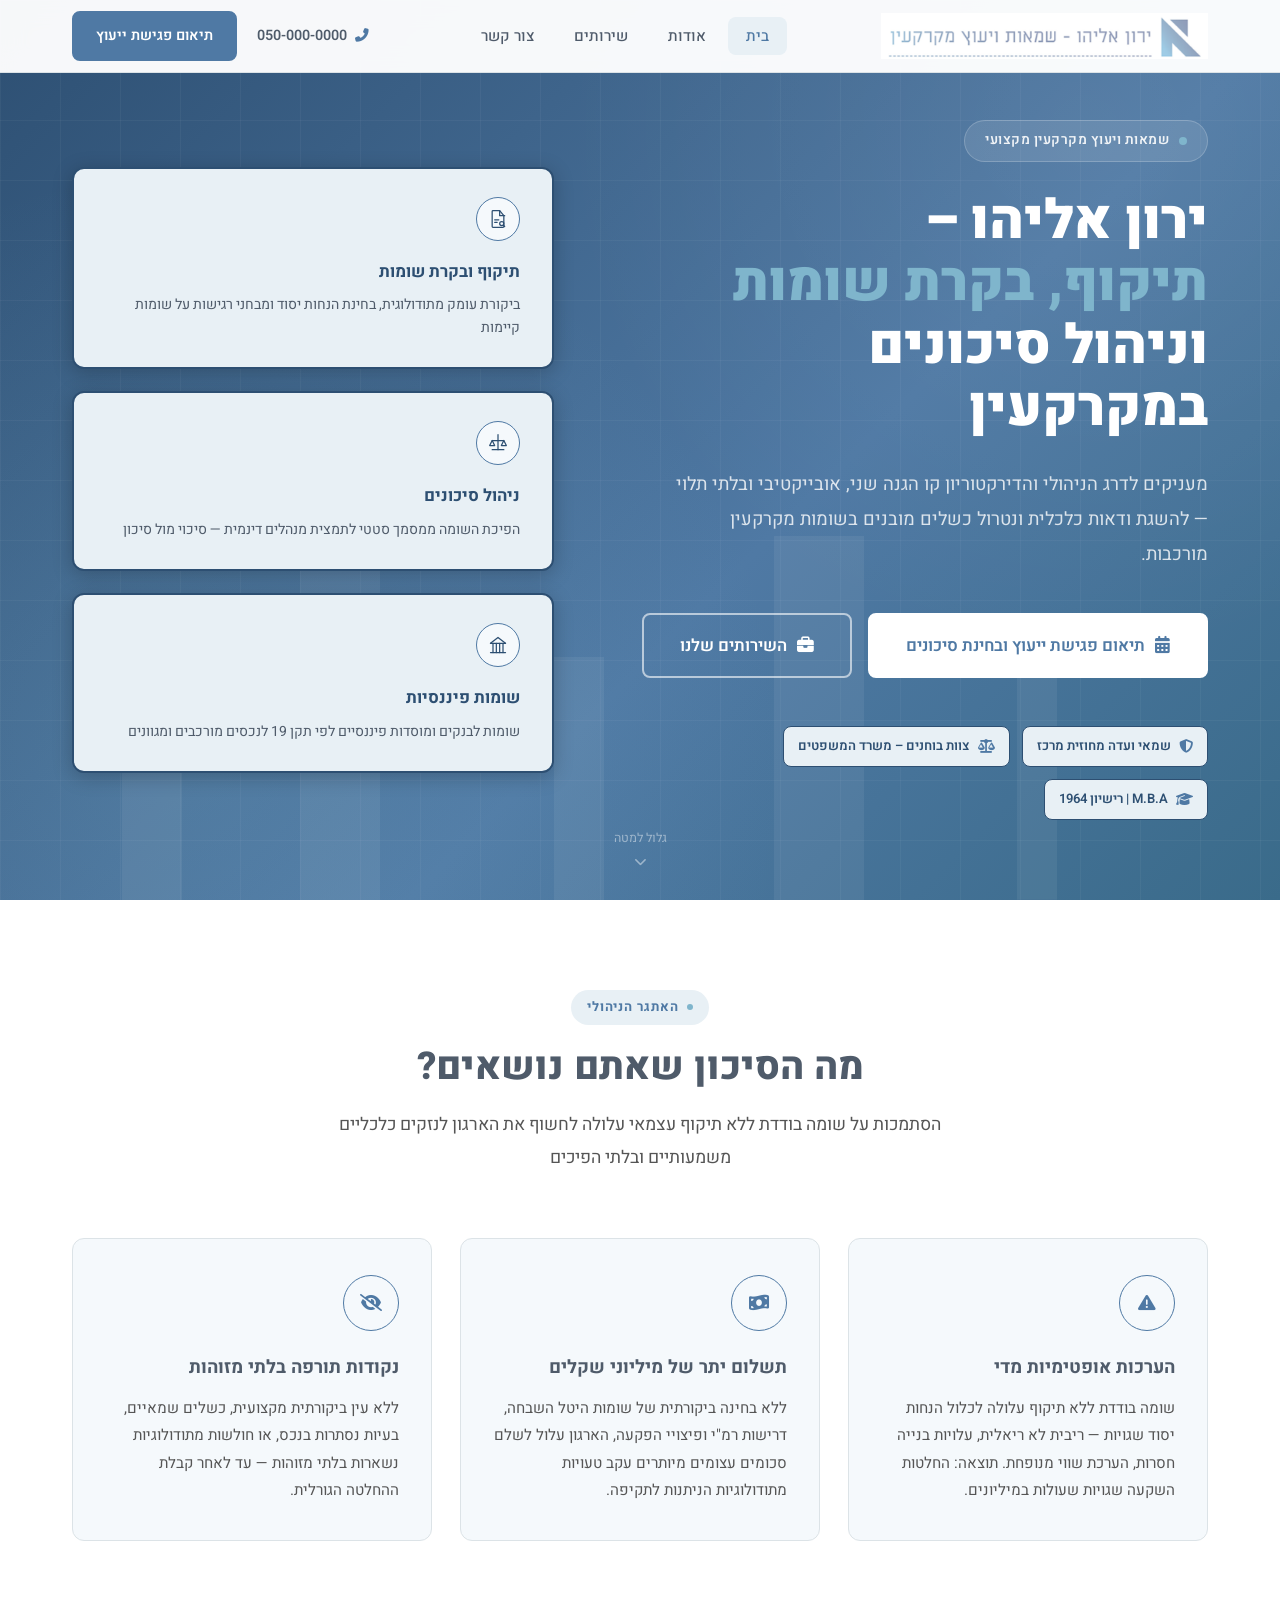
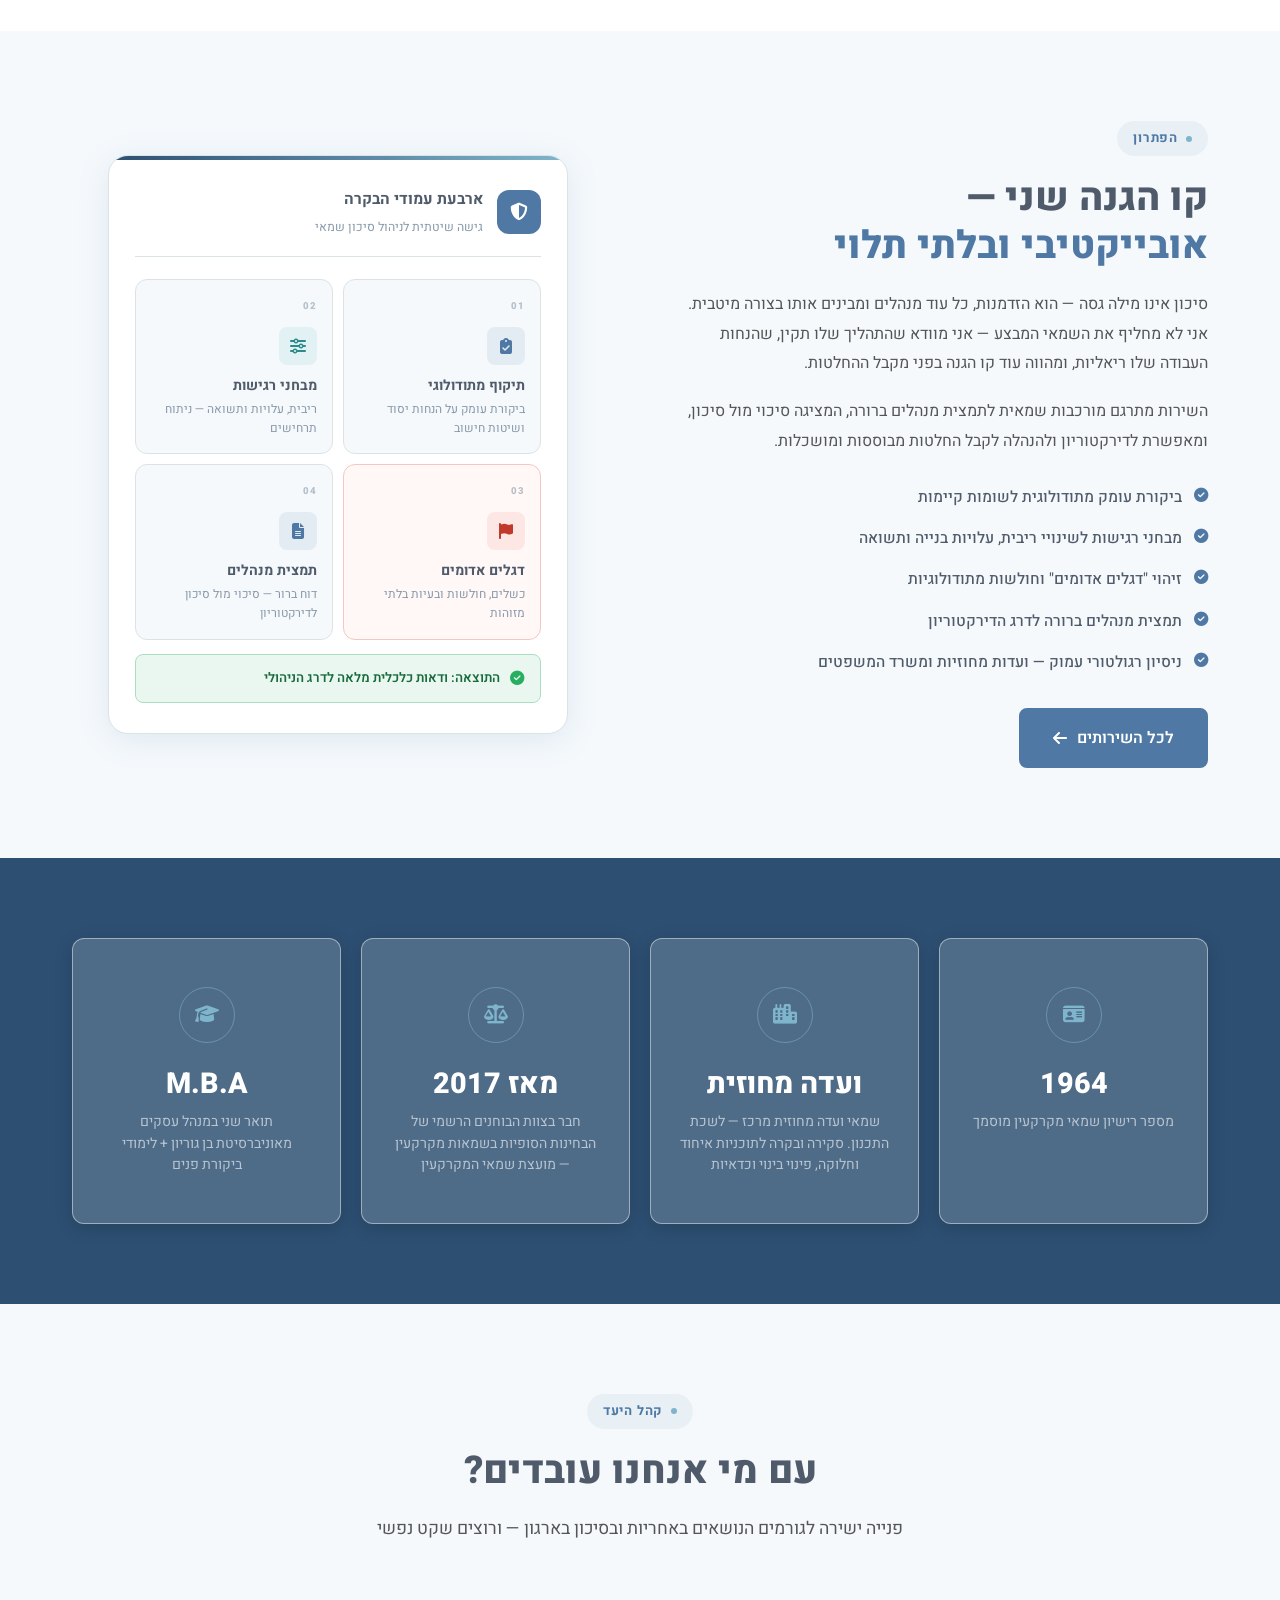
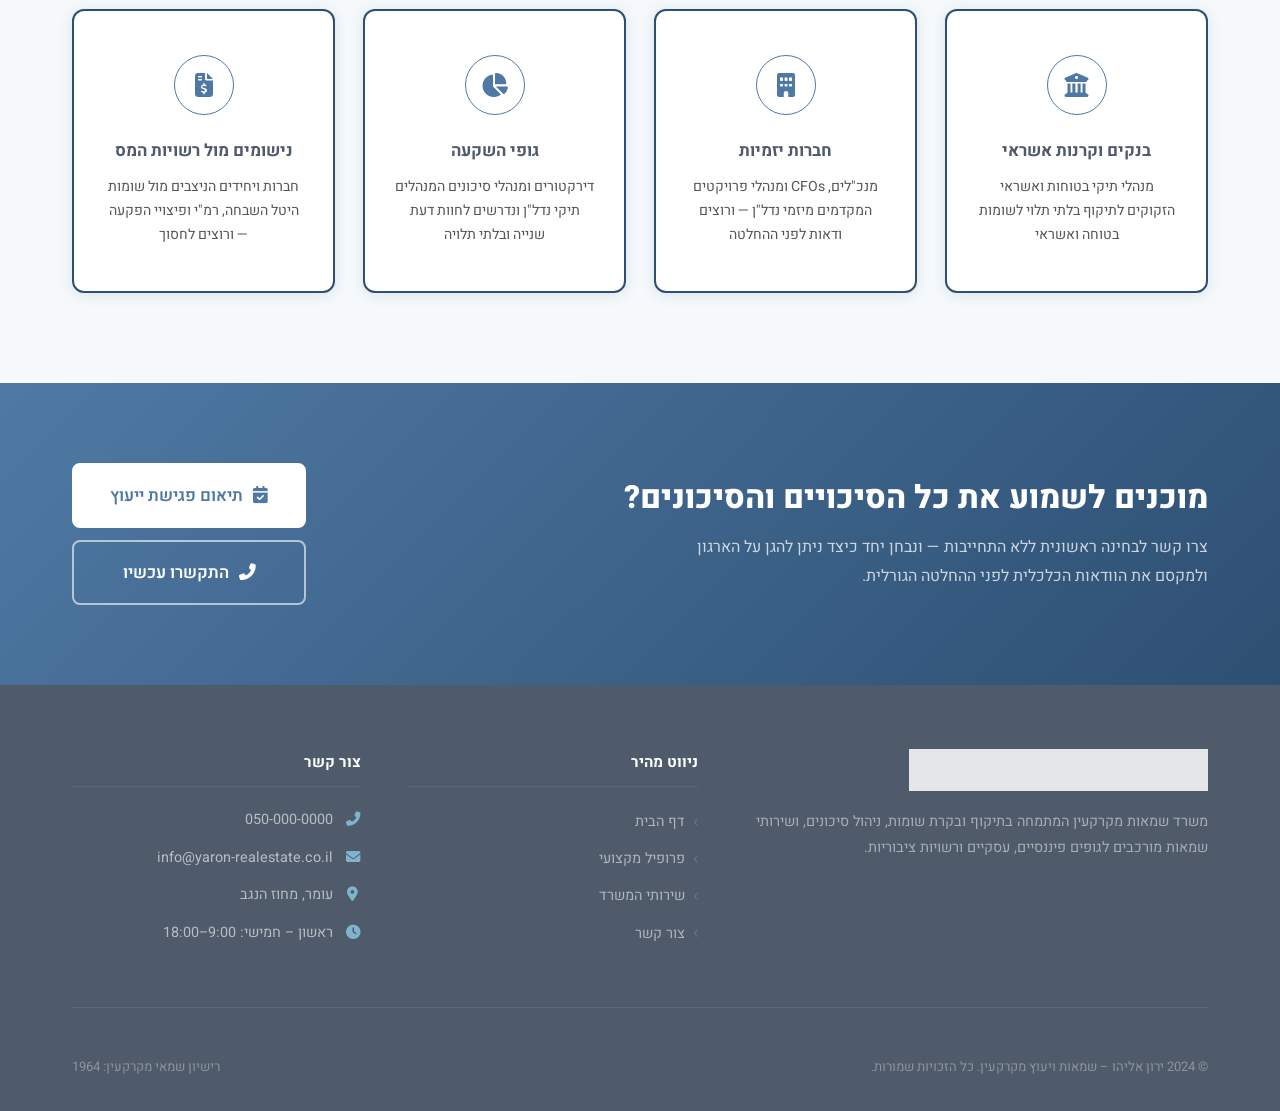
==== commit 639cf6fd: "UI overhaul: method-showcase component, SVG icons, and visual refinements index.html: - Replace Font" ====
--- a/index.html
+++ b/index.html
@@ -95,21 +95,42 @@
       <div class="hero-visual">
         <div class="hero-card animate-in delay-1">
           <div class="hero-card-icon">
-            <i class="fas fa-search-dollar"></i>
+            <svg width="20" height="20" viewBox="0 0 24 24" fill="none" stroke="currentColor" stroke-width="1.5" stroke-linecap="round" stroke-linejoin="round">
+              <path d="M14 2H6a1 1 0 0 0-1 1v18a1 1 0 0 0 1 1h12a1 1 0 0 0 1-1V8z"/>
+              <polyline points="14 2 14 8 20 8"/>
+              <line x1="8" y1="13" x2="13" y2="13"/>
+              <line x1="8" y1="16" x2="11" y2="16"/>
+              <circle cx="16.5" cy="17.5" r="2.5"/>
+              <line x1="18.5" y1="19.5" x2="20" y2="21"/>
+            </svg>
           </div>
           <h3>תיקוף ובקרת שומות</h3>
           <p>ביקורת עומק מתודולוגית, בחינת הנחות יסוד ומבחני רגישות על שומות קיימות</p>
         </div>
         <div class="hero-card animate-in delay-2">
           <div class="hero-card-icon">
-            <i class="fas fa-chart-line"></i>
+            <svg width="20" height="20" viewBox="0 0 24 24" fill="none" stroke="currentColor" stroke-width="1.5" stroke-linecap="round" stroke-linejoin="round">
+              <line x1="12" y1="2" x2="12" y2="20"/>
+              <path d="M5 20h14"/>
+              <path d="M5 9L2 15h6L5 9z"/>
+              <path d="M19 9l-3 6h6l-3-6z"/>
+              <line x1="5" y1="9" x2="19" y2="9"/>
+            </svg>
           </div>
           <h3>ניהול סיכונים</h3>
           <p>הפיכת השומה ממסמך סטטי לתמצית מנהלים דינמית — סיכוי מול סיכון</p>
         </div>
         <div class="hero-card animate-in delay-3">
           <div class="hero-card-icon">
-            <i class="fas fa-university"></i>
+            <svg width="20" height="20" viewBox="0 0 24 24" fill="none" stroke="currentColor" stroke-width="1.5" stroke-linecap="round" stroke-linejoin="round">
+              <path d="M3 10l9-7 9 7"/>
+              <line x1="3" y1="10" x2="21" y2="10"/>
+              <line x1="3" y1="21" x2="21" y2="21"/>
+              <line x1="6" y1="10" x2="6" y2="21"/>
+              <line x1="10" y1="10" x2="10" y2="21"/>
+              <line x1="14" y1="10" x2="14" y2="21"/>
+              <line x1="18" y1="10" x2="18" y2="21"/>
+            </svg>
           </div>
           <h3>שומות פיננסיות</h3>
           <p>שומות לבנקים ומוסדות פיננסיים לפי תקן 19 לנכסים מורכבים ומגוונים</p>
@@ -199,27 +220,48 @@
 
         <!-- Visual Diagram -->
         <div class="solution-visual animate-in delay-2">
-          <div class="solution-diagram">
-            <div class="diagram-center">
-              <i class="fas fa-shield-alt"></i>
-              <span>ודאות<br>כלכלית</span>
-            </div>
-            <div class="diagram-item top">
-              <i class="fas fa-search"></i>
-              <span>תיקוף</span>
-            </div>
-            <div class="diagram-item right">
-              <i class="fas fa-chart-bar"></i>
-              <span>ניתוח</span>
-            </div>
-            <div class="diagram-item bottom">
-              <i class="fas fa-flag"></i>
-              <span>דגלים<br>אדומים</span>
-            </div>
-            <div class="diagram-item left-pos">
-              <i class="fas fa-file-alt"></i>
-              <span>תמצית<br>מנהלים</span>
-            </div>
+          <div class="method-showcase">
+
+            <div class="ms-header">
+              <div class="ms-header-icon"><i class="fas fa-shield-alt"></i></div>
+              <div>
+                <div class="ms-title">ארבעת עמודי הבקרה</div>
+                <div class="ms-subtitle">גישה שיטתית לניהול סיכון שמאי</div>
+              </div>
+            </div>
+
+            <div class="ms-grid">
+              <div class="ms-item">
+                <div class="ms-item-num">01</div>
+                <div class="ms-item-icon-wrap ms-icon-blue"><i class="fas fa-clipboard-check"></i></div>
+                <div class="ms-item-title">תיקוף מתודולוגי</div>
+                <div class="ms-item-desc">ביקורת עומק על הנחות יסוד ושיטות חישוב</div>
+              </div>
+              <div class="ms-item">
+                <div class="ms-item-num">02</div>
+                <div class="ms-item-icon-wrap ms-icon-teal"><i class="fas fa-sliders"></i></div>
+                <div class="ms-item-title">מבחני רגישות</div>
+                <div class="ms-item-desc">ריבית, עלויות ותשואה — ניתוח תרחישים</div>
+              </div>
+              <div class="ms-item ms-item-alert">
+                <div class="ms-item-num">03</div>
+                <div class="ms-item-icon-wrap ms-icon-red"><i class="fas fa-flag"></i></div>
+                <div class="ms-item-title">דגלים אדומים</div>
+                <div class="ms-item-desc">כשלים, חולשות ובעיות בלתי מזוהות</div>
+              </div>
+              <div class="ms-item">
+                <div class="ms-item-num">04</div>
+                <div class="ms-item-icon-wrap ms-icon-blue"><i class="fas fa-file-lines"></i></div>
+                <div class="ms-item-title">תמצית מנהלים</div>
+                <div class="ms-item-desc">דוח ברור — סיכוי מול סיכון לדירקטוריון</div>
+              </div>
+            </div>
+
+            <div class="ms-footer">
+              <i class="fas fa-check-circle"></i>
+              <span>התוצאה: ודאות כלכלית מלאה לדרג הניהולי</span>
+            </div>
+
           </div>
         </div>
       </div>
--- a/style.css
+++ b/style.css
@@ -474,15 +474,15 @@
   display: flex;
   align-items: center;
   gap: 8px;
-  background: rgba(255,255,255,0.08);
-  border: 1px solid rgba(255,255,255,0.15);
-  color: rgba(255,255,255,0.85);
+  background: var(--bg-secondary);
+  border: 1.5px solid var(--primary-darker);
+  color: var(--primary-darker);
   font-size: 0.82rem;
-  font-weight: 500;
+  font-weight: 600;
   padding: 8px 14px;
   border-radius: 8px;
 }
-.badge i { color: var(--primary); font-size: 0.85rem; }
+.badge i { color: var(--primary-dark); font-size: 0.85rem; }
 
 /* Hero visual - cards on the left side */
 .hero-visual {
@@ -492,44 +492,45 @@
 }
 
 .hero-card {
-  background: rgba(255,255,255,0.13);
-  border: 1px solid rgba(255,255,255,0.22);
+  background: var(--bg-secondary);
+  border: 2px solid var(--primary-darker);
   border-radius: var(--radius);
   padding: 28px 32px;
   transition: all var(--transition);
-  backdrop-filter: blur(6px);
+  box-shadow: 0 4px 20px rgba(0,0,0,0.22);
 }
 
 .hero-card:hover {
-  background: rgba(255,255,255,0.18);
-  border-color: rgba(255,255,255,0.32);
+  background: var(--bg-light);
+  border-color: var(--primary-dark);
   transform: translateX(-4px);
+  box-shadow: 0 8px 32px rgba(0,0,0,0.3);
 }
 
 .hero-card-icon {
   width: 44px;
   height: 44px;
-  background: transparent;
-  border: 1.5px solid rgba(255,255,255,0.45);
+  background: var(--bg-light);
+  border: 1.5px solid var(--primary-dark);
   border-radius: 50%;
   display: flex;
   align-items: center;
   justify-content: center;
   margin-bottom: 16px;
-  color: var(--primary);
+  color: var(--primary-darker);
   font-size: 1rem;
 }
 
 .hero-card h3 {
   font-size: 1.05rem;
   font-weight: 700;
-  color: var(--white);
+  color: var(--primary-darker);
   margin-bottom: 8px;
 }
 
 .hero-card p {
   font-size: 0.88rem;
-  color: rgba(255,255,255,0.65);
+  color: var(--text-dark);
   line-height: 1.6;
 }
 
@@ -767,6 +768,179 @@
 .diagram-item.left-pos:hover { transform: translateY(-50%) scale(1.1); }
 
 /* ===================================================
+   METHOD SHOWCASE — 2×2 service grid panel
+   =================================================== */
+
+.method-showcase {
+  background: var(--white);
+  border: 1.5px solid var(--border);
+  border-radius: var(--radius-lg);
+  padding: 30px 26px;
+  position: relative;
+  overflow: hidden;
+  box-shadow: 0 6px 32px rgba(79,121,164,0.13);
+  width: 100%;
+  max-width: 460px;
+  margin: 0 auto;
+}
+
+/* Subtle top accent bar */
+.method-showcase::before {
+  content: '';
+  position: absolute;
+  top: 0;
+  right: 0;
+  left: 0;
+  height: 4px;
+  background: linear-gradient(90deg, var(--primary-darker), var(--primary));
+  border-radius: 20px 20px 0 0;
+}
+
+.method-showcase::after { content: none; }
+
+.ms-header {
+  display: flex;
+  align-items: center;
+  gap: 14px;
+  margin-bottom: 22px;
+  padding-bottom: 18px;
+  border-bottom: 1px solid var(--border);
+}
+
+.ms-header-icon {
+  width: 44px;
+  height: 44px;
+  background: var(--primary-dark);
+  border-radius: var(--radius);
+  display: flex;
+  align-items: center;
+  justify-content: center;
+  color: var(--white);
+  font-size: 1.1rem;
+  flex-shrink: 0;
+}
+
+.ms-title {
+  font-size: 0.97rem;
+  font-weight: 700;
+  color: var(--text-dark);
+  margin-bottom: 3px;
+}
+
+.ms-subtitle {
+  font-size: 0.77rem;
+  color: var(--text-light);
+}
+
+.ms-grid {
+  display: grid;
+  grid-template-columns: 1fr 1fr;
+  gap: 10px;
+  margin-bottom: 14px;
+}
+
+.ms-item {
+  background: var(--bg-light);
+  border: 1.5px solid var(--border);
+  border-radius: var(--radius);
+  padding: 18px 15px 16px;
+  transition: all 0.22s ease;
+  position: relative;
+  cursor: default;
+}
+
+.ms-item:hover {
+  border-color: var(--primary);
+  background: var(--white);
+  transform: translateY(-2px);
+  box-shadow: var(--shadow-md);
+}
+
+.ms-item-alert {
+  border-color: #f5c6c2;
+  background: #fff8f7;
+}
+
+.ms-item-alert:hover {
+  border-color: #e74c3c;
+  background: var(--white);
+}
+
+.ms-item-num {
+  font-size: 0.6rem;
+  font-weight: 800;
+  color: var(--text-light);
+  letter-spacing: 1px;
+  margin-bottom: 12px;
+  opacity: 0.6;
+}
+
+/* Icon wrapper — colored square */
+.ms-item-icon-wrap {
+  width: 38px;
+  height: 38px;
+  border-radius: var(--radius-sm);
+  display: flex;
+  align-items: center;
+  justify-content: center;
+  margin-bottom: 12px;
+  font-size: 1rem;
+  transition: transform 0.22s ease;
+}
+
+.ms-item:hover .ms-item-icon-wrap {
+  transform: scale(1.1);
+}
+
+.ms-icon-blue {
+  background: rgba(79,121,164,0.1);
+  color: var(--primary-dark);
+}
+
+.ms-icon-teal {
+  background: rgba(63,163,163,0.1);
+  color: #2e8b8b;
+}
+
+.ms-icon-red {
+  background: rgba(231,76,60,0.1);
+  color: #c0392b;
+}
+
+.ms-item-title {
+  font-size: 0.88rem;
+  font-weight: 700;
+  color: var(--text-dark);
+  margin-bottom: 5px;
+  line-height: 1.3;
+}
+
+.ms-item-desc {
+  font-size: 0.75rem;
+  color: var(--text-light);
+  line-height: 1.55;
+}
+
+.ms-footer {
+  display: flex;
+  align-items: center;
+  gap: 10px;
+  background: #EAF7F0;
+  border: 1.5px solid #a8dfc0;
+  border-radius: var(--radius-sm);
+  padding: 12px 16px;
+  font-size: 0.83rem;
+  font-weight: 600;
+  color: #1a6b3d;
+}
+
+.ms-footer i {
+  color: #27AE60;
+  font-size: 0.9rem;
+  flex-shrink: 0;
+}
+
+/* ===================================================
    STATS SECTION
    =================================================== */
 
@@ -782,18 +956,20 @@
 }
 
 .stat-item {
-  background: rgba(255,255,255,0.11);
-  border: 1px solid rgba(255,255,255,0.18);
+  background: rgba(255,255,255,0.16);
+  border: 1.5px solid rgba(255,255,255,0.45);
   border-radius: var(--radius);
   padding: 48px 28px;
   text-align: center;
   transition: all var(--transition);
+  box-shadow: 0 4px 18px rgba(0,0,0,0.15);
 }
 
 .stat-item:hover {
-  background: rgba(255,255,255,0.18);
+  background: rgba(255,255,255,0.24);
   transform: translateY(-4px);
-  border-color: rgba(255,255,255,0.28);
+  border-color: rgba(255,255,255,0.65);
+  box-shadow: 0 8px 28px rgba(0,0,0,0.22);
 }
 
 .stat-icon {
@@ -841,17 +1017,17 @@
 
 .audience-card {
   background: var(--surface);
-  border: 1.5px solid var(--border);
+  border: 2px solid var(--primary-darker);
   border-radius: var(--radius);
   padding: 44px 28px;
   text-align: center;
   transition: all var(--transition);
-  box-shadow: var(--shadow-sm);
+  box-shadow: 0 2px 14px rgba(45, 79, 114, 0.13);
 }
 
 .audience-card:hover {
   transform: translateY(-6px);
-  box-shadow: var(--shadow-md);
+  box-shadow: 0 8px 30px rgba(45, 79, 114, 0.22);
   border-color: var(--primary-dark);
 }
 
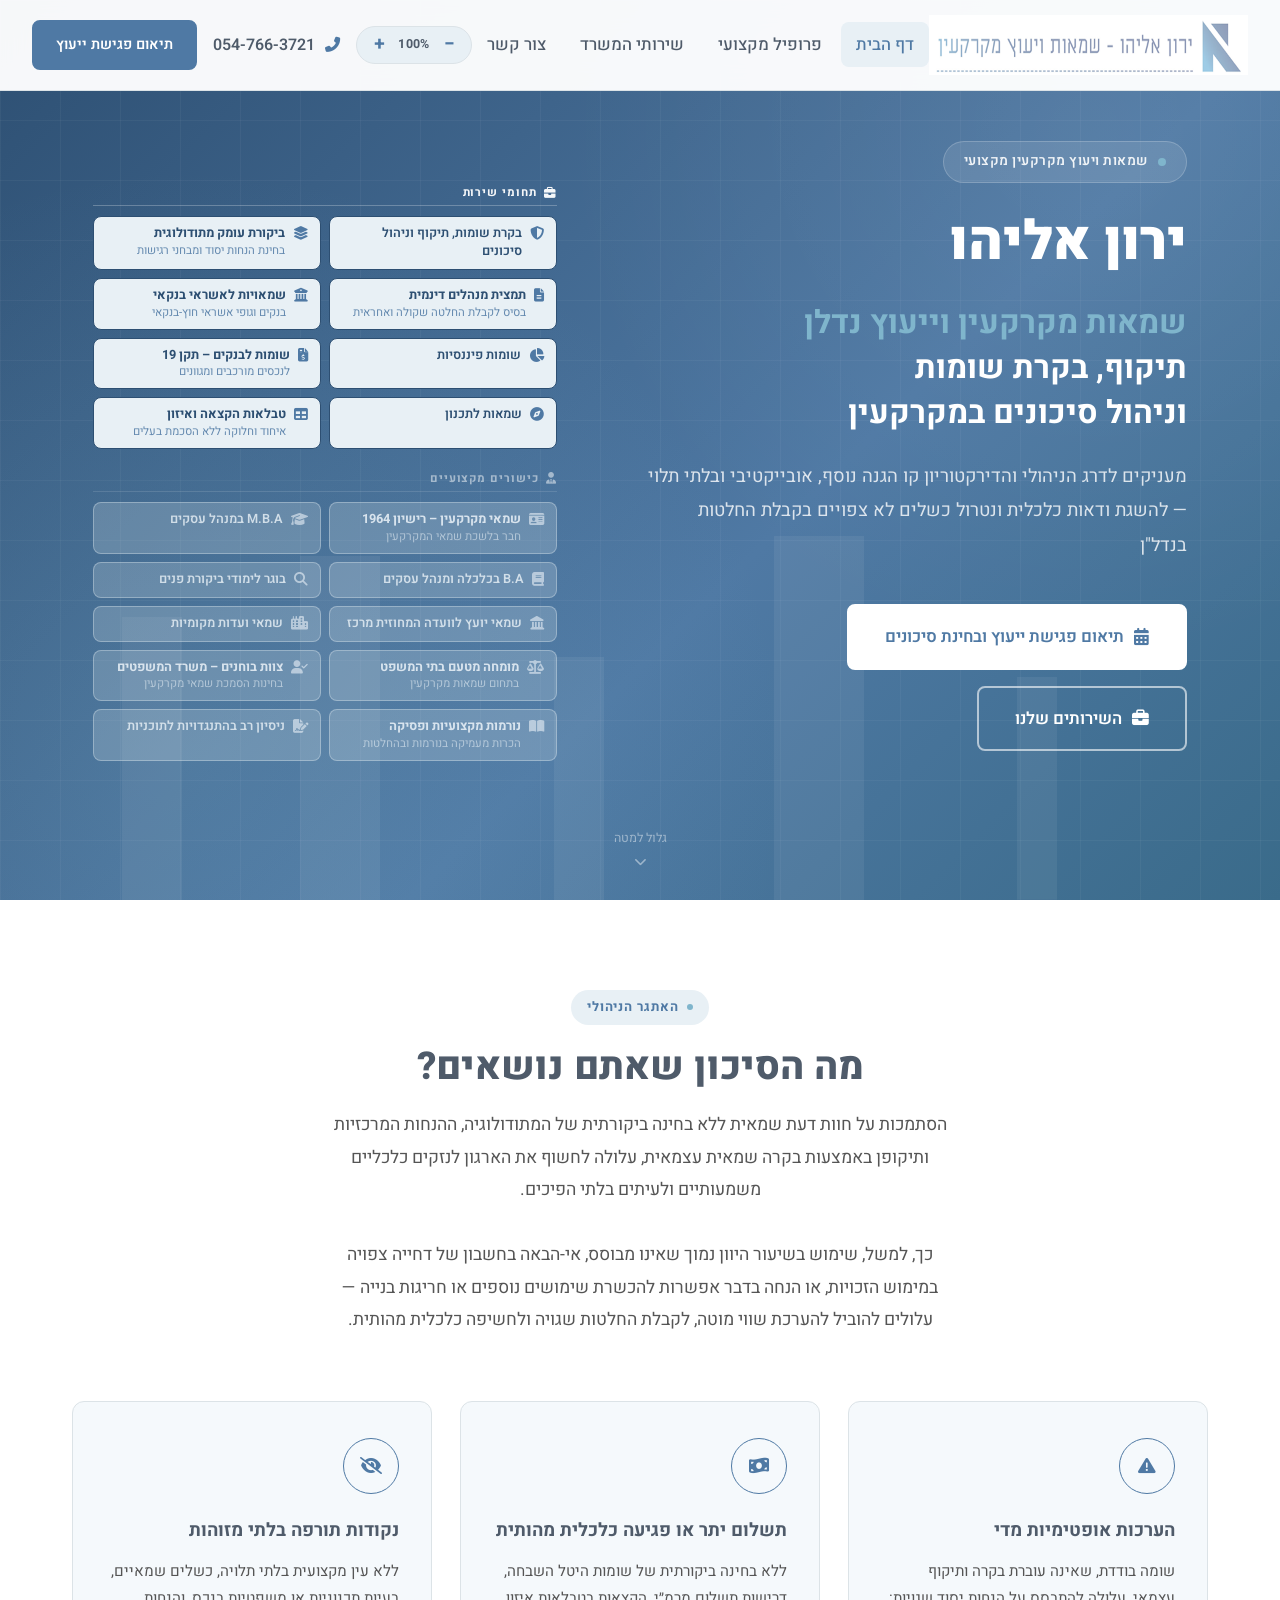
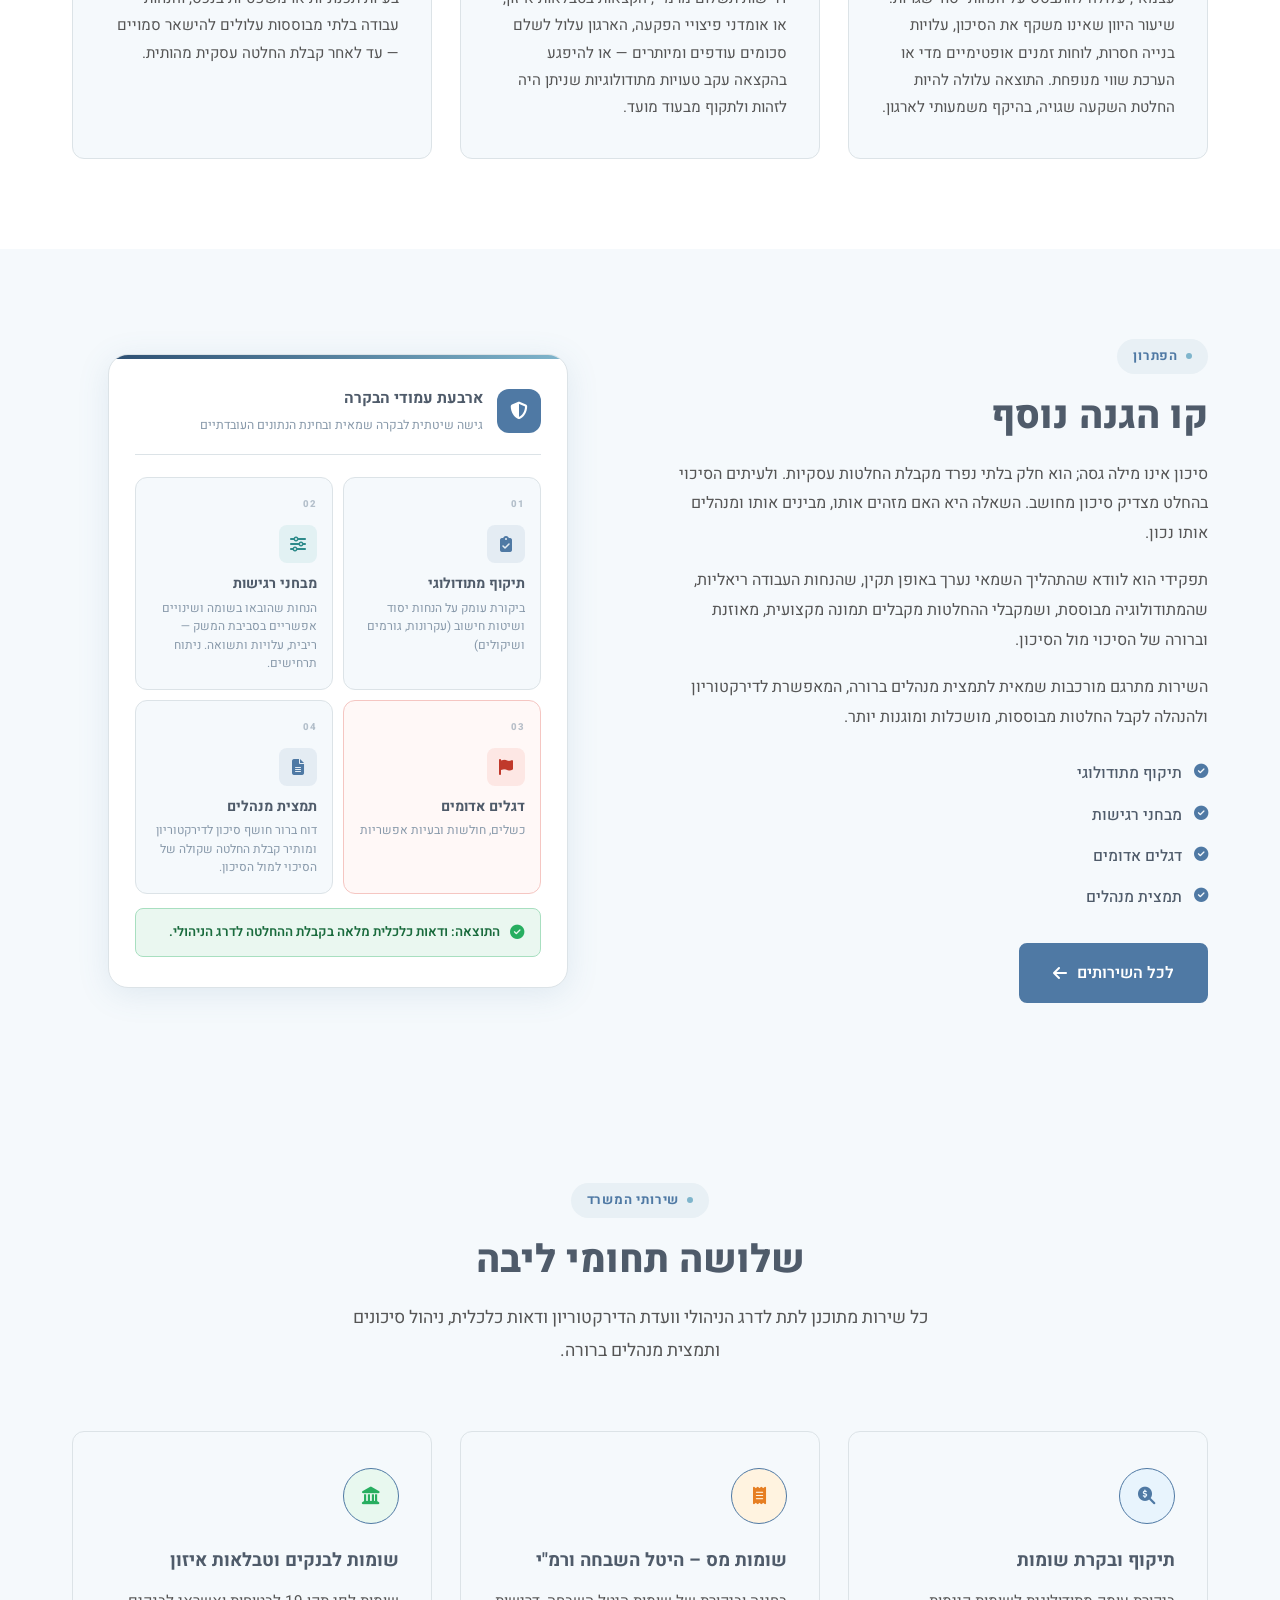
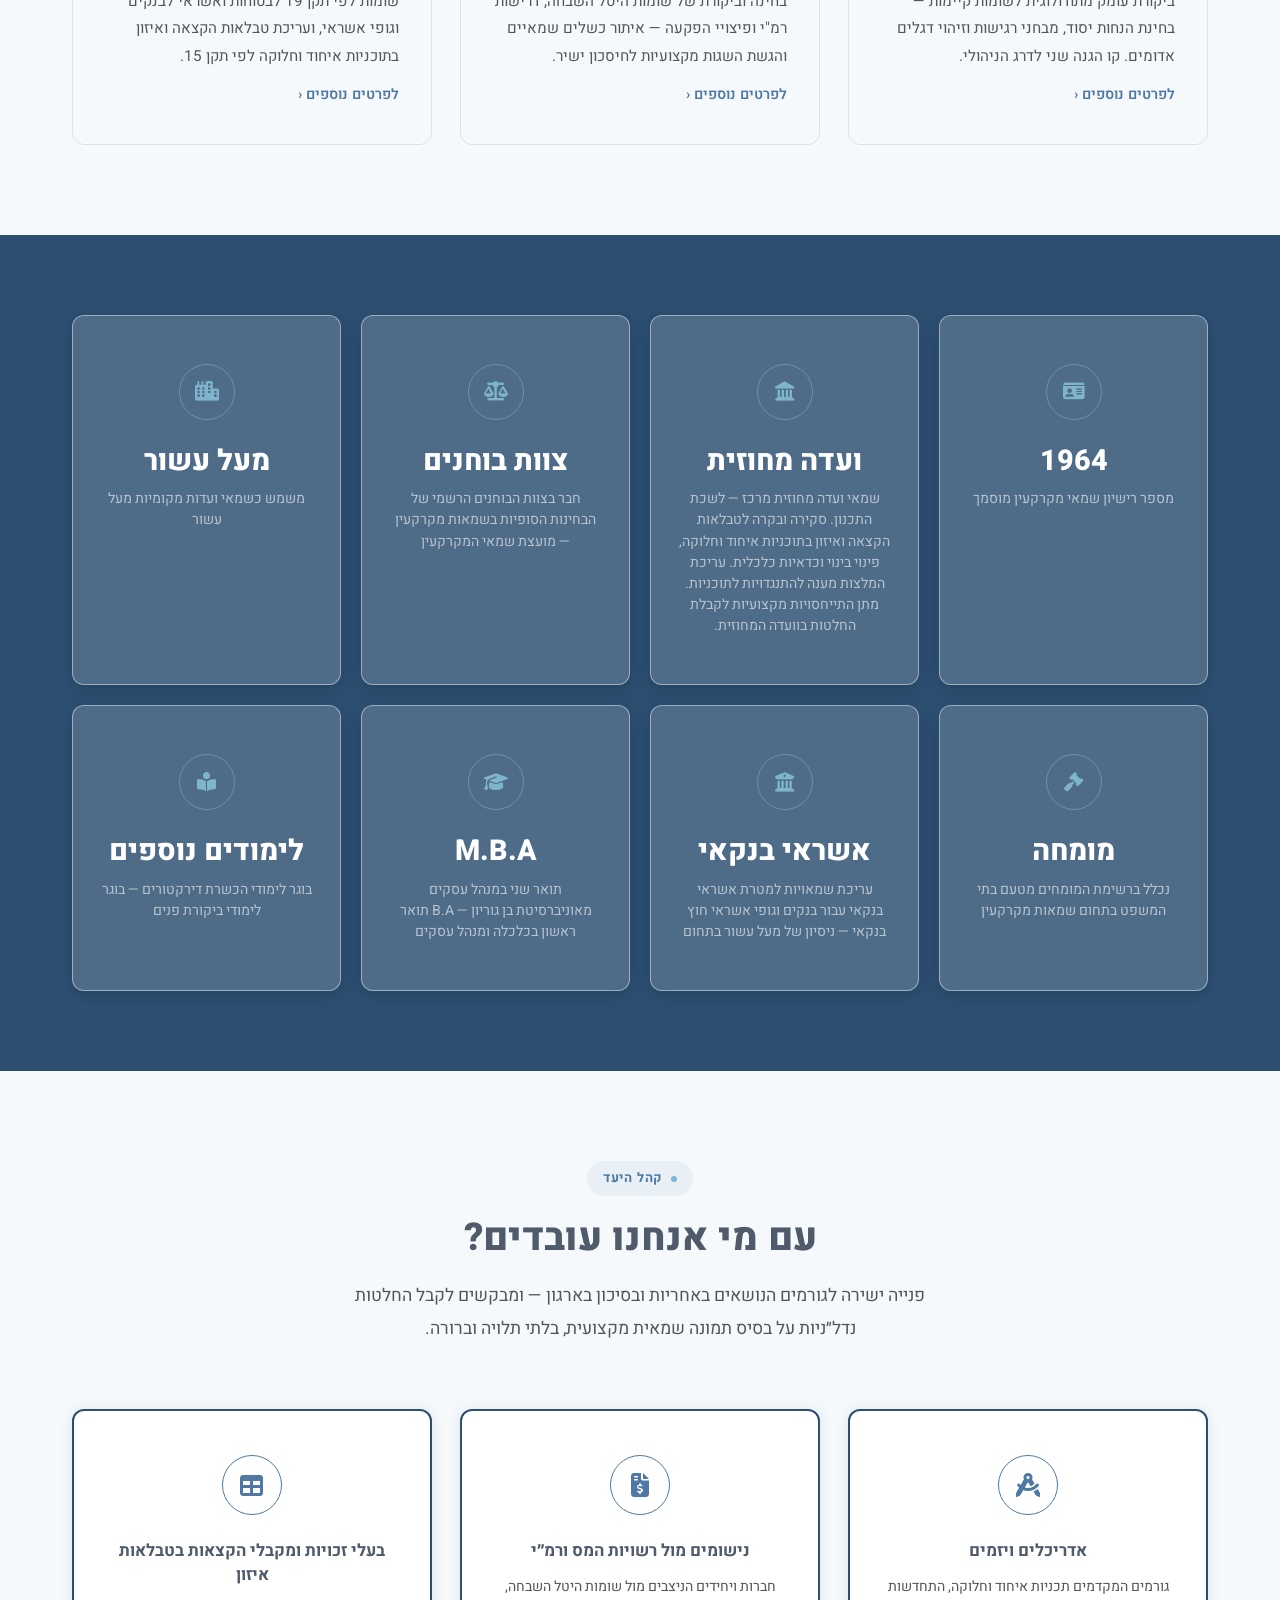
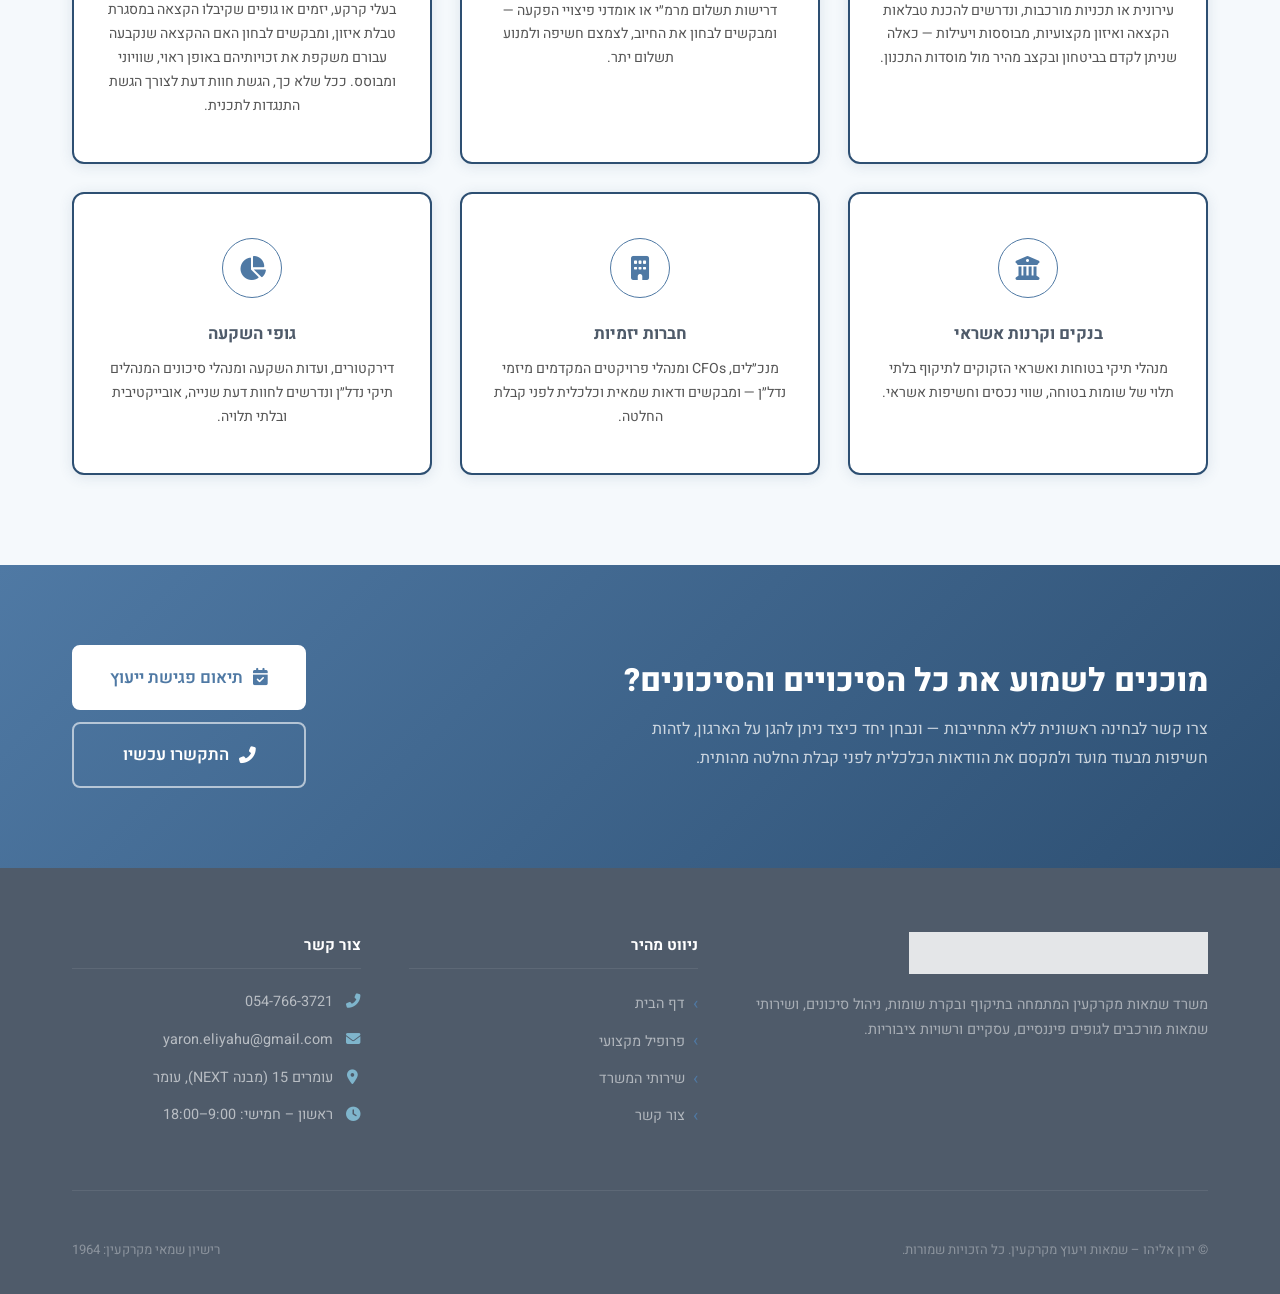
==== commit 7964d0cb: "Update site: refined UI, new pages (luxury, index-skill), and style improvements - index.html: major" ====
--- a/index.html
+++ b/index.html
@@ -4,7 +4,7 @@
   <meta charset="UTF-8">
   <meta name="viewport" content="width=device-width, initial-scale=1.0">
   <title>ירון אליהו – שמאות ויעוץ מקרקעין | תיקוף ובקרת שומות וניהול סיכונים</title>
-  <meta name="description" content="ירון אליהו – שמאי מקרקעין מוסמך. תיקוף ובקרת שומות, ניהול סיכונים, שומות לבנקים ומוסדות פיננסיים. קו הגנה שני לדרג הניהולי והדירקטוריון.">
+  <meta name="description" content="ירון אליהו – שמאי מקרקעין מוסמך. תיקוף ובקרת שומות, ניהול סיכונים, שומות לבנקים ומוסדות פיננסיים. קו הגנה נוסף לדרג הניהולי והדירקטוריון.">
   <link rel="stylesheet" href="style.css">
   <link href="https://fonts.googleapis.com/css2?family=Heebo:wght@300;400;500;600;700;800;900&display=swap" rel="stylesheet">
   <link rel="stylesheet" href="https://cdnjs.cloudflare.com/ajax/libs/font-awesome/6.4.2/css/all.min.css">
@@ -18,15 +18,20 @@
         <img src="LOGO.png" alt="ירון אליהו שמאות ויעוץ מקרקעין">
       </a>
       <ul class="navbar-links">
-        <li><a href="index.html" class="active">בית</a></li>
-        <li><a href="about.html">אודות</a></li>
-        <li><a href="services.html">שירותים</a></li>
+        <li><a href="index.html" class="active">דף הבית</a></li>
+        <li><a href="about.html">פרופיל מקצועי</a></li>
+        <li><a href="services.html">שירותי המשרד</a></li>
         <li><a href="contact.html">צור קשר</a></li>
       </ul>
       <div class="navbar-actions">
-        <a href="tel:050-0000000" class="navbar-phone">
+        <div class="zoom-controls">
+          <button class="zoom-btn" id="zoomOut" aria-label="הקטן">−</button>
+          <span class="zoom-level" id="zoomLevel">100%</span>
+          <button class="zoom-btn" id="zoomIn" aria-label="הגדל">+</button>
+        </div>
+        <a href="tel:054-766-3721" class="navbar-phone">
           <i class="fas fa-phone-alt"></i>
-          050-000-0000
+          054-766-3721
         </a>
         <a href="contact.html" class="btn btn-primary btn-sm">תיאום פגישת ייעוץ</a>
       </div>
@@ -38,9 +43,9 @@
 
   <!-- Mobile Menu -->
   <div class="mobile-menu" id="mobileMenu">
-    <a href="index.html">בית</a>
-    <a href="about.html">אודות</a>
-    <a href="services.html">שירותים</a>
+    <a href="index.html">דף הבית</a>
+    <a href="about.html">פרופיל מקצועי</a>
+    <a href="services.html">שירותי המשרד</a>
     <a href="contact.html">צור קשר</a>
     <a href="contact.html" class="btn btn-primary">תיאום פגישת ייעוץ</a>
   </div>
@@ -57,13 +62,14 @@
           <span class="dot"></span>
           שמאות ויעוץ מקרקעין מקצועי
         </div>
-        <h1 class="hero-title animate-in delay-1">
-          ירון אליהו –<br>
-          <span class="text-accent">תיקוף, בקרת שומות</span><br>
+        <h1 class="hero-title animate-in delay-1">ירון אליהו</h1>
+        <h2 class="hero-tagline animate-in delay-2">
+          <span class="text-accent">שמאות מקרקעין וייעוץ נדלן</span><br>
+          תיקוף, בקרת שומות<br>
           וניהול סיכונים במקרקעין
-        </h1>
-        <p class="hero-subtitle animate-in delay-2">
-          מעניקים לדרג הניהולי והדירקטוריון קו הגנה שני, אובייקטיבי ובלתי תלוי — להשגת ודאות כלכלית ונטרול כשלים מובנים בשומות מקרקעין מורכבות.
+        </h2>
+        <p class="hero-subtitle animate-in delay-3">
+          מעניקים לדרג הניהולי והדירקטוריון קו הגנה נוסף, אובייקטיבי ובלתי תלוי — להשגת ודאות כלכלית ונטרול כשלים לא צפויים בקבלת החלטות בנדל"ן
         </p>
         <div class="hero-actions animate-in delay-3">
           <a href="contact.html" class="btn btn-white btn-lg">
@@ -75,65 +81,96 @@
             השירותים שלנו
           </a>
         </div>
-        <div class="hero-badges animate-in delay-4">
+      </div>
+
+      <!-- Left: Credentials Grid -->
+      <div class="hero-visual">
+        <div class="hero-badges animate-in delay-2">
+
+          <!-- Group: Services (top) -->
+          <div class="badge-group-label">
+            <i class="fas fa-briefcase"></i>
+            <span>תחומי שירות</span>
+          </div>
           <div class="badge">
             <i class="fas fa-shield-alt"></i>
-            <span>שמאי ועדה מחוזית מרכז</span>
-          </div>
-          <div class="badge">
+            <span>בקרת שומות, תיקוף וניהול סיכונים</span>
+          </div>
+          <div class="badge">
+            <i class="fas fa-layer-group"></i>
+            <div class="badge-body"><strong>ביקורת עומק מתודולוגית</strong><small>בחינת הנחות יסוד ומבחני רגישות</small></div>
+          </div>
+          <div class="badge">
+            <i class="fas fa-file-lines"></i>
+            <div class="badge-body"><strong>תמצית מנהלים דינמית</strong><small>בסיס לקבלת החלטה שקולה ואחראית</small></div>
+          </div>
+          <div class="badge">
+            <i class="fas fa-university"></i>
+            <div class="badge-body"><strong>שמאויות לאשראי בנקאי</strong><small>בנקים וגופי אשראי חוץ-בנקאי</small></div>
+          </div>
+          <div class="badge">
+            <i class="fas fa-chart-pie"></i>
+            <span>שומות פיננסיות</span>
+          </div>
+          <div class="badge">
+            <i class="fas fa-file-invoice-dollar"></i>
+            <div class="badge-body"><strong>שומות לבנקים – תקן 19</strong><small>לנכסים מורכבים ומגוונים</small></div>
+          </div>
+          <div class="badge">
+            <i class="fas fa-compass"></i>
+            <span>שמאות לתכנון</span>
+          </div>
+          <div class="badge">
+            <i class="fas fa-table"></i>
+            <div class="badge-body"><strong>טבלאות הקצאה ואיזון</strong><small>איחוד וחלוקה ללא הסכמת בעלים</small></div>
+          </div>
+
+          <!-- Group: Credentials (bottom) -->
+          <div class="badge-group-label badge-group-label--credentials">
+            <i class="fas fa-user-tie"></i>
+            <span>כישורים מקצועיים</span>
+          </div>
+          <div class="badge badge--credential">
+            <i class="fas fa-id-card"></i>
+            <div class="badge-body"><strong>שמאי מקרקעין – רישיון 1964</strong><small>חבר בלשכת שמאי המקרקעין</small></div>
+          </div>
+          <div class="badge badge--credential">
+            <i class="fas fa-graduation-cap"></i>
+            <span>M.B.A במנהל עסקים</span>
+          </div>
+          <div class="badge badge--credential">
+            <i class="fas fa-book"></i>
+            <span>B.A בכלכלה ומנהל עסקים</span>
+          </div>
+          <div class="badge badge--credential">
+            <i class="fas fa-search"></i>
+            <span>בוגר לימודי ביקורת פנים</span>
+          </div>
+          <div class="badge badge--credential">
+            <i class="fas fa-landmark"></i>
+            <span>שמאי יועץ לוועדה המחוזית מרכז</span>
+          </div>
+          <div class="badge badge--credential">
+            <i class="fas fa-city"></i>
+            <span>שמאי ועדות מקומיות</span>
+          </div>
+          <div class="badge badge--credential">
             <i class="fas fa-balance-scale"></i>
-            <span>צוות בוחנים – משרד המשפטים</span>
-          </div>
-          <div class="badge">
-            <i class="fas fa-graduation-cap"></i>
-            <span>M.B.A | רישיון 1964</span>
-          </div>
-        </div>
-      </div>
-
-      <!-- Left: Feature Cards -->
-      <div class="hero-visual">
-        <div class="hero-card animate-in delay-1">
-          <div class="hero-card-icon">
-            <svg width="20" height="20" viewBox="0 0 24 24" fill="none" stroke="currentColor" stroke-width="1.5" stroke-linecap="round" stroke-linejoin="round">
-              <path d="M14 2H6a1 1 0 0 0-1 1v18a1 1 0 0 0 1 1h12a1 1 0 0 0 1-1V8z"/>
-              <polyline points="14 2 14 8 20 8"/>
-              <line x1="8" y1="13" x2="13" y2="13"/>
-              <line x1="8" y1="16" x2="11" y2="16"/>
-              <circle cx="16.5" cy="17.5" r="2.5"/>
-              <line x1="18.5" y1="19.5" x2="20" y2="21"/>
-            </svg>
-          </div>
-          <h3>תיקוף ובקרת שומות</h3>
-          <p>ביקורת עומק מתודולוגית, בחינת הנחות יסוד ומבחני רגישות על שומות קיימות</p>
-        </div>
-        <div class="hero-card animate-in delay-2">
-          <div class="hero-card-icon">
-            <svg width="20" height="20" viewBox="0 0 24 24" fill="none" stroke="currentColor" stroke-width="1.5" stroke-linecap="round" stroke-linejoin="round">
-              <line x1="12" y1="2" x2="12" y2="20"/>
-              <path d="M5 20h14"/>
-              <path d="M5 9L2 15h6L5 9z"/>
-              <path d="M19 9l-3 6h6l-3-6z"/>
-              <line x1="5" y1="9" x2="19" y2="9"/>
-            </svg>
-          </div>
-          <h3>ניהול סיכונים</h3>
-          <p>הפיכת השומה ממסמך סטטי לתמצית מנהלים דינמית — סיכוי מול סיכון</p>
-        </div>
-        <div class="hero-card animate-in delay-3">
-          <div class="hero-card-icon">
-            <svg width="20" height="20" viewBox="0 0 24 24" fill="none" stroke="currentColor" stroke-width="1.5" stroke-linecap="round" stroke-linejoin="round">
-              <path d="M3 10l9-7 9 7"/>
-              <line x1="3" y1="10" x2="21" y2="10"/>
-              <line x1="3" y1="21" x2="21" y2="21"/>
-              <line x1="6" y1="10" x2="6" y2="21"/>
-              <line x1="10" y1="10" x2="10" y2="21"/>
-              <line x1="14" y1="10" x2="14" y2="21"/>
-              <line x1="18" y1="10" x2="18" y2="21"/>
-            </svg>
-          </div>
-          <h3>שומות פיננסיות</h3>
-          <p>שומות לבנקים ומוסדות פיננסיים לפי תקן 19 לנכסים מורכבים ומגוונים</p>
+            <div class="badge-body"><strong>מומחה מטעם בתי המשפט</strong><small>בתחום שמאות מקרקעין</small></div>
+          </div>
+          <div class="badge badge--credential">
+            <i class="fas fa-user-check"></i>
+            <div class="badge-body"><strong>צוות בוחנים – משרד המשפטים</strong><small>בחינות הסמכת שמאי מקרקעין</small></div>
+          </div>
+          <div class="badge badge--credential">
+            <i class="fas fa-book-open"></i>
+            <div class="badge-body"><strong>נורמות מקצועיות ופסיקה</strong><small>הכרות מעמיקה בנורמות ובהחלטות</small></div>
+          </div>
+          <div class="badge badge--credential">
+            <i class="fas fa-file-signature"></i>
+            <span>ניסיון רב בהתנגדויות לתוכניות</span>
+          </div>
+
         </div>
       </div>
 
@@ -152,7 +189,7 @@
       <div class="section-header animate-in">
         <div class="section-tag">האתגר הניהולי</div>
         <h2 class="section-title">מה הסיכון שאתם נושאים?</h2>
-        <p class="section-subtitle">הסתמכות על שומה בודדת ללא תיקוף עצמאי עלולה לחשוף את הארגון לנזקים כלכליים משמעותיים ובלתי הפיכים</p>
+        <p class="section-subtitle">הסתמכות על חוות דעת שמאית ללא בחינה ביקורתית של המתודולוגיה, ההנחות המרכזיות ותיקופן באמצעות בקרה שמאית עצמאית, עלולה לחשוף את הארגון לנזקים כלכליים משמעותיים ולעיתים בלתי הפיכים.<br><br>כך, למשל, שימוש בשיעור היוון נמוך שאינו מבוסס, אי-הבאה בחשבון של דחייה צפויה במימוש הזכויות, או הנחה בדבר אפשרות להכשרת שימושים נוספים או חריגות בנייה — עלולים להוביל להערכת שווי מוטה, לקבלת החלטות שגויה ולחשיפה כלכלית מהותית.</p>
       </div>
       <div class="problems-grid">
         <div class="problem-card animate-in delay-1">
@@ -160,21 +197,21 @@
             <i class="fas fa-exclamation-triangle"></i>
           </div>
           <h3>הערכות אופטימיות מדי</h3>
-          <p>שומה בודדת ללא תיקוף עלולה לכלול הנחות יסוד שגויות — ריבית לא ריאלית, עלויות בנייה חסרות, הערכת שווי מנופחת. תוצאה: החלטות השקעה שגויות שעולות במיליונים.</p>
+          <p>שומה בודדת, שאינה עוברת בקרה ותיקוף עצמאי, עלולה להתבסס על הנחות יסוד שגויות: שיעור היוון שאינו משקף את הסיכון, עלויות בנייה חסרות, לוחות זמנים אופטימיים מדי או הערכת שווי מנופחת. התוצאה עלולה להיות החלטת השקעה שגויה, בהיקף משמעותי לארגון.</p>
         </div>
         <div class="problem-card animate-in delay-2">
           <div class="problem-icon">
             <i class="fas fa-money-bill-wave"></i>
           </div>
-          <h3>תשלום יתר של מיליוני שקלים</h3>
-          <p>ללא בחינה ביקורתית של שומות היטל השבחה, דרישות רמ"י ופיצויי הפקעה, הארגון עלול לשלם סכומים עצומים מיותרים עקב טעויות מתודולוגיות הניתנות לתקיפה.</p>
+          <h3>תשלום יתר או פגיעה כלכלית מהותית</h3>
+          <p>ללא בחינה ביקורתית של שומות היטל השבחה, דרישות תשלום מרמ״י, הקצאות בטבלאות איזון, או אומדני פיצויי הפקעה, הארגון עלול לשלם סכומים עודפים ומיותרים — או להיפגע בהקצאה עקב טעויות מתודולוגיות שניתן היה לזהות ולתקוף מבעוד מועד.</p>
         </div>
         <div class="problem-card animate-in delay-3">
           <div class="problem-icon">
             <i class="fas fa-eye-slash"></i>
           </div>
           <h3>נקודות תורפה בלתי מזוהות</h3>
-          <p>ללא עין ביקורתית מקצועית, כשלים שמאיים, בעיות נסתרות בנכס, או חולשות מתודולוגיות נשארות בלתי מזוהות — עד לאחר קבלת ההחלטה הגורלית.</p>
+          <p>ללא עין מקצועית בלתי תלויה, כשלים שמאיים, בעיות תכנוניות או משפטיות בנכס, והנחות עבודה בלתי מבוססות עלולים להישאר סמויים — עד לאחר קבלת החלטה עסקית מהותית.</p>
         </div>
       </div>
     </div>
@@ -187,29 +224,26 @@
         <!-- Content -->
         <div class="solution-content animate-in">
           <div class="section-tag">הפתרון</div>
-          <h2 class="section-title">קו הגנה שני —<br><span class="accent">אובייקטיבי ובלתי תלוי</span></h2>
-          <p class="solution-text">סיכון אינו מילה גסה — הוא הזדמנות, כל עוד מנהלים ומבינים אותו בצורה מיטבית. אני לא מחליף את השמאי המבצע — אני מוודא שהתהליך שלו תקין, שהנחות העבודה שלו ריאליות, ומהווה עוד קו הגנה בפני מקבל ההחלטות.</p>
-          <p class="solution-text">השירות מתרגם מורכבות שמאית לתמצית מנהלים ברורה, המציגה סיכוי מול סיכון, ומאפשרת לדירקטוריון ולהנהלה לקבל החלטות מבוססות ומושכלות.</p>
+          <h2 class="section-title">קו הגנה נוסף</h2>
+          <p class="solution-text">סיכון אינו מילה גסה; הוא חלק בלתי נפרד מקבלת החלטות עסקיות. ולעיתים הסיכוי בהחלט מצדיק סיכון מחושב. השאלה היא האם מזהים אותו, מבינים אותו ומנהלים אותו נכון.</p>
+          <p class="solution-text">תפקידי הוא לוודא שהתהליך השמאי נערך באופן תקין, שהנחות העבודה ריאליות, שהמתודולוגיה מבוססת, ושמקבלי ההחלטות מקבלים תמונה מקצועית, מאוזנת וברורה של הסיכוי מול הסיכון.</p>
+          <p class="solution-text">השירות מתרגם מורכבות שמאית לתמצית מנהלים ברורה, המאפשרת לדירקטוריון ולהנהלה לקבל החלטות מבוססות, מושכלות ומוגנות יותר.</p>
           <div class="solution-points">
             <div class="solution-point">
               <i class="fas fa-check-circle"></i>
-              <span>ביקורת עומק מתודולוגית לשומות קיימות</span>
+              <span>תיקוף מתודולוגי</span>
             </div>
             <div class="solution-point">
               <i class="fas fa-check-circle"></i>
-              <span>מבחני רגישות לשינויי ריבית, עלויות בנייה ותשואה</span>
+              <span>מבחני רגישות</span>
             </div>
             <div class="solution-point">
               <i class="fas fa-check-circle"></i>
-              <span>זיהוי "דגלים אדומים" וחולשות מתודולוגיות</span>
+              <span>דגלים אדומים</span>
             </div>
             <div class="solution-point">
               <i class="fas fa-check-circle"></i>
-              <span>תמצית מנהלים ברורה לדרג הדירקטוריון</span>
-            </div>
-            <div class="solution-point">
-              <i class="fas fa-check-circle"></i>
-              <span>ניסיון רגולטורי עמוק — ועדות מחוזיות ומשרד המשפטים</span>
+              <span>תמצית מנהלים</span>
             </div>
           </div>
           <a href="services.html" class="btn btn-primary">
@@ -226,7 +260,7 @@
               <div class="ms-header-icon"><i class="fas fa-shield-alt"></i></div>
               <div>
                 <div class="ms-title">ארבעת עמודי הבקרה</div>
-                <div class="ms-subtitle">גישה שיטתית לניהול סיכון שמאי</div>
+                <div class="ms-subtitle">גישה שיטתית לבקרה שמאית ובחינת הנתונים העובדתיים</div>
               </div>
             </div>
 
@@ -235,35 +269,72 @@
                 <div class="ms-item-num">01</div>
                 <div class="ms-item-icon-wrap ms-icon-blue"><i class="fas fa-clipboard-check"></i></div>
                 <div class="ms-item-title">תיקוף מתודולוגי</div>
-                <div class="ms-item-desc">ביקורת עומק על הנחות יסוד ושיטות חישוב</div>
+                <div class="ms-item-desc">ביקורת עומק על הנחות יסוד ושיטות חישוב (עקרונות, גורמים ושיקולים)</div>
               </div>
               <div class="ms-item">
                 <div class="ms-item-num">02</div>
                 <div class="ms-item-icon-wrap ms-icon-teal"><i class="fas fa-sliders"></i></div>
                 <div class="ms-item-title">מבחני רגישות</div>
-                <div class="ms-item-desc">ריבית, עלויות ותשואה — ניתוח תרחישים</div>
+                <div class="ms-item-desc">הנחות שהובאו בשומה ושינויים אפשריים בסביבת המשק — ריבית, עלויות ותשואה. ניתוח תרחישים.</div>
               </div>
               <div class="ms-item ms-item-alert">
                 <div class="ms-item-num">03</div>
                 <div class="ms-item-icon-wrap ms-icon-red"><i class="fas fa-flag"></i></div>
                 <div class="ms-item-title">דגלים אדומים</div>
-                <div class="ms-item-desc">כשלים, חולשות ובעיות בלתי מזוהות</div>
+                <div class="ms-item-desc">כשלים, חולשות ובעיות אפשריות</div>
               </div>
               <div class="ms-item">
                 <div class="ms-item-num">04</div>
                 <div class="ms-item-icon-wrap ms-icon-blue"><i class="fas fa-file-lines"></i></div>
                 <div class="ms-item-title">תמצית מנהלים</div>
-                <div class="ms-item-desc">דוח ברור — סיכוי מול סיכון לדירקטוריון</div>
+                <div class="ms-item-desc">דוח ברור חושף סיכון לדירקטוריון ומותיר קבלת החלטה שקולה של הסיכוי למול הסיכון.</div>
               </div>
             </div>
 
             <div class="ms-footer">
               <i class="fas fa-check-circle"></i>
-              <span>התוצאה: ודאות כלכלית מלאה לדרג הניהולי</span>
-            </div>
-
-          </div>
-        </div>
+              <span>התוצאה: ודאות כלכלית מלאה בקבלת ההחלטה לדרג הניהולי.</span>
+            </div>
+
+          </div>
+        </div>
+      </div>
+    </div>
+  </section>
+
+  <!-- ===== Services Section ===== -->
+  <section class="services-intro" style="background:var(--bg-light);">
+    <div class="container">
+      <div class="section-header animate-in">
+        <div class="section-tag">שירותי המשרד</div>
+        <h2 class="section-title">שלושה תחומי ליבה</h2>
+        <p class="section-subtitle">כל שירות מתוכנן לתת לדרג הניהולי וועדת הדירקטוריון ודאות כלכלית, ניהול סיכונים ותמצית מנהלים ברורה.</p>
+      </div>
+      <div class="problems-grid">
+        <a href="services.html#service1" class="problem-card animate-in delay-1" style="text-decoration:none; cursor:pointer; display:block;">
+          <div class="problem-icon" style="background:#E8F4FD; color:var(--primary-dark);">
+            <i class="fas fa-search-dollar"></i>
+          </div>
+          <h3>תיקוף ובקרת שומות</h3>
+          <p>ביקורת עומק מתודולוגית לשומות קיימות — בחינת הנחות יסוד, מבחני רגישות וזיהוי דגלים אדומים. קו הגנה שני לדרג הניהולי.</p>
+          <p style="margin-top:12px; font-weight:600; color:var(--primary-dark); font-size:0.9rem;">לפרטים נוספים ‹</p>
+        </a>
+        <a href="services.html#service2" class="problem-card animate-in delay-2" style="text-decoration:none; cursor:pointer; display:block;">
+          <div class="problem-icon" style="background:#FFF3E0; color:#E67E22;">
+            <i class="fas fa-receipt"></i>
+          </div>
+          <h3>שומות מס – היטל השבחה ורמ"י</h3>
+          <p>בחינה וביקורת של שומות היטל השבחה, דרישות רמ"י ופיצויי הפקעה — איתור כשלים שמאיים והגשת השגות מקצועיות לחיסכון ישיר.</p>
+          <p style="margin-top:12px; font-weight:600; color:var(--primary-dark); font-size:0.9rem;">לפרטים נוספים ‹</p>
+        </a>
+        <a href="services.html#service3" class="problem-card animate-in delay-3" style="text-decoration:none; cursor:pointer; display:block;">
+          <div class="problem-icon" style="background:#E8F8EF; color:#27AE60;">
+            <i class="fas fa-landmark"></i>
+          </div>
+          <h3>שומות לבנקים וטבלאות איזון</h3>
+          <p>שומות לפי תקן 19 לבטוחות ואשראי לבנקים וגופי אשראי, ועריכת טבלאות הקצאה ואיזון בתוכניות איחוד וחלוקה לפי תקן 15.</p>
+          <p style="margin-top:12px; font-weight:600; color:var(--primary-dark); font-size:0.9rem;">לפרטים נוספים ‹</p>
+        </a>
       </div>
     </div>
   </section>
@@ -271,7 +342,7 @@
   <!-- ===== Stats Section ===== -->
   <section class="stats-section">
     <div class="container">
-      <div class="stats-grid">
+      <div class="stats-grid stats-grid--wide">
         <div class="stat-item animate-in">
           <div class="stat-icon">
             <i class="fas fa-id-card"></i>
@@ -281,24 +352,52 @@
         </div>
         <div class="stat-item animate-in delay-1">
           <div class="stat-icon">
+            <i class="fas fa-landmark"></i>
+          </div>
+          <div class="stat-number">ועדה מחוזית</div>
+          <div class="stat-label">שמאי ועדה מחוזית מרכז — לשכת התכנון. סקירה ובקרה לטבלאות הקצאה ואיזון בתוכניות איחוד וחלוקה, פינוי בינוי וכדאיות כלכלית. עריכת המלצות מענה להתנגדויות לתוכניות. מתן התייחסויות מקצועיות לקבלת החלטות בוועדה המחוזית.</div>
+        </div>
+        <div class="stat-item animate-in delay-2">
+          <div class="stat-icon">
+            <i class="fas fa-balance-scale"></i>
+          </div>
+          <div class="stat-number">צוות בוחנים</div>
+          <div class="stat-label">חבר בצוות הבוחנים הרשמי של הבחינות הסופיות בשמאות מקרקעין — מועצת שמאי המקרקעין</div>
+        </div>
+        <div class="stat-item animate-in delay-3">
+          <div class="stat-icon">
             <i class="fas fa-city"></i>
           </div>
-          <div class="stat-number">ועדה מחוזית</div>
-          <div class="stat-label">שמאי ועדה מחוזית מרכז — לשכת התכנון. סקירה ובקרה לתוכניות איחוד וחלוקה, פינוי בינוי וכדאיות</div>
+          <div class="stat-number">מעל עשור</div>
+          <div class="stat-label">משמש כשמאי ועדות מקומיות מעל עשור</div>
+        </div>
+        <div class="stat-item animate-in">
+          <div class="stat-icon">
+            <i class="fas fa-gavel"></i>
+          </div>
+          <div class="stat-number">מומחה</div>
+          <div class="stat-label">נכלל ברשימת המומחים מטעם בתי המשפט בתחום שמאות מקרקעין</div>
+        </div>
+        <div class="stat-item animate-in delay-1">
+          <div class="stat-icon">
+            <i class="fas fa-university"></i>
+          </div>
+          <div class="stat-number">אשראי בנקאי</div>
+          <div class="stat-label">עריכת שמאויות למטרת אשראי בנקאי עבור בנקים וגופי אשראי חוץ בנקאי — ניסיון של מעל עשור בתחום</div>
         </div>
         <div class="stat-item animate-in delay-2">
           <div class="stat-icon">
-            <i class="fas fa-balance-scale"></i>
-          </div>
-          <div class="stat-number">מאז 2017</div>
-          <div class="stat-label">חבר בצוות הבוחנים הרשמי של הבחינות הסופיות בשמאות מקרקעין — מועצת שמאי המקרקעין</div>
+            <i class="fas fa-graduation-cap"></i>
+          </div>
+          <div class="stat-number">M.B.A</div>
+          <div class="stat-label">תואר שני במנהל עסקים מאוניברסיטת בן גוריון — B.A תואר ראשון בכלכלה ומנהל עסקים</div>
         </div>
         <div class="stat-item animate-in delay-3">
           <div class="stat-icon">
-            <i class="fas fa-graduation-cap"></i>
-          </div>
-          <div class="stat-number">M.B.A</div>
-          <div class="stat-label">תואר שני במנהל עסקים מאוניברסיטת בן גוריון + לימודי ביקורת פנים</div>
+            <i class="fas fa-book-reader"></i>
+          </div>
+          <div class="stat-number">לימודים נוספים</div>
+          <div class="stat-label">בוגר לימודי הכשרת דירקטורים — בוגר לימודי ביקורת פנים</div>
         </div>
       </div>
     </div>
@@ -310,28 +409,38 @@
       <div class="section-header animate-in">
         <div class="section-tag">קהל היעד</div>
         <h2 class="section-title">עם מי אנחנו עובדים?</h2>
-        <p class="section-subtitle">פנייה ישירה לגורמים הנושאים באחריות ובסיכון בארגון — ורוצים שקט נפשי</p>
+        <p class="section-subtitle">פנייה ישירה לגורמים הנושאים באחריות ובסיכון בארגון — ומבקשים לקבל החלטות נדל״ניות על בסיס תמונה שמאית מקצועית, בלתי תלויה וברורה.</p>
       </div>
       <div class="audience-grid">
         <div class="audience-card animate-in delay-1">
+          <i class="fas fa-drafting-compass"></i>
+          <h3>אדריכלים ויזמים</h3>
+          <p>גורמים המקדמים תכניות איחוד וחלוקה, התחדשות עירונית או תכניות מורכבות, ונדרשים להכנת טבלאות הקצאה ואיזון מקצועיות, מבוססות ויעילות — כאלה שניתן לקדם בביטחון ובקצב מהיר מול מוסדות התכנון.</p>
+        </div>
+        <div class="audience-card animate-in delay-2">
+          <i class="fas fa-file-invoice-dollar"></i>
+          <h3>נישומים מול רשויות המס ורמ״י</h3>
+          <p>חברות ויחידים הניצבים מול שומות היטל השבחה, דרישות תשלום מרמ״י או אומדני פיצויי הפקעה — ומבקשים לבחון את החיוב, לצמצם חשיפה ולמנוע תשלום יתר.</p>
+        </div>
+        <div class="audience-card animate-in delay-3">
+          <i class="fas fa-table"></i>
+          <h3>בעלי זכויות ומקבלי הקצאות בטבלאות איזון</h3>
+          <p>בעלי קרקע, יזמים או גופים שקיבלו הקצאה במסגרת טבלת איזון, ומבקשים לבחון האם ההקצאה שנקבעה עבורם משקפת את זכויותיהם באופן ראוי, שוויוני ומבוסס. ככל שלא כך, הגשת חוות דעת לצורך הגשת התנגדות לתכנית.</p>
+        </div>
+        <div class="audience-card animate-in delay-4">
           <i class="fas fa-university"></i>
           <h3>בנקים וקרנות אשראי</h3>
-          <p>מנהלי תיקי בטוחות ואשראי הזקוקים לתיקוף בלתי תלוי לשומות בטוחה ואשראי</p>
-        </div>
-        <div class="audience-card animate-in delay-2">
+          <p>מנהלי תיקי בטוחות ואשראי הזקוקים לתיקוף בלתי תלוי של שומות בטוחה, שווי נכסים וחשיפות אשראי.</p>
+        </div>
+        <div class="audience-card animate-in delay-5">
           <i class="fas fa-building"></i>
           <h3>חברות יזמיות</h3>
-          <p>מנכ"לים, CFOs ומנהלי פרויקטים המקדמים מיזמי נדל"ן — ורוצים ודאות לפני ההחלטה</p>
-        </div>
-        <div class="audience-card animate-in delay-3">
+          <p>מנכ״לים, CFOs ומנהלי פרויקטים המקדמים מיזמי נדל״ן — ומבקשים ודאות שמאית וכלכלית לפני קבלת החלטה.</p>
+        </div>
+        <div class="audience-card animate-in delay-6">
           <i class="fas fa-chart-pie"></i>
           <h3>גופי השקעה</h3>
-          <p>דירקטורים ומנהלי סיכונים המנהלים תיקי נדל"ן ונדרשים לחוות דעת שנייה ובלתי תלויה</p>
-        </div>
-        <div class="audience-card animate-in delay-4">
-          <i class="fas fa-file-invoice-dollar"></i>
-          <h3>נישומים מול רשויות המס</h3>
-          <p>חברות ויחידים הניצבים מול שומות היטל השבחה, רמ"י ופיצויי הפקעה — ורוצים לחסוך</p>
+          <p>דירקטורים, ועדות השקעה ומנהלי סיכונים המנהלים תיקי נדל״ן ונדרשים לחוות דעת שנייה, אובייקטיבית ובלתי תלויה.</p>
         </div>
       </div>
     </div>
@@ -343,14 +452,14 @@
       <div class="cta-inner animate-in">
         <div class="cta-content">
           <h2>מוכנים לשמוע את כל הסיכויים והסיכונים?</h2>
-          <p>צרו קשר לבחינה ראשונית ללא התחייבות — ונבחן יחד כיצד ניתן להגן על הארגון ולמקסם את הוודאות הכלכלית לפני ההחלטה הגורלית.</p>
+          <p>צרו קשר לבחינה ראשונית ללא התחייבות — ונבחן יחד כיצד ניתן להגן על הארגון, לזהות חשיפות מבעוד מועד ולמקסם את הוודאות הכלכלית לפני קבלת החלטה מהותית.</p>
         </div>
         <div class="cta-actions">
           <a href="contact.html" class="btn btn-white btn-lg">
             <i class="fas fa-calendar-check"></i>
             תיאום פגישת ייעוץ
           </a>
-          <a href="tel:050-0000000" class="btn btn-outline-white btn-lg">
+          <a href="tel:054-766-3721" class="btn btn-outline-white btn-lg">
             <i class="fas fa-phone-alt"></i>
             התקשרו עכשיו
           </a>
@@ -380,15 +489,15 @@
           <h4>צור קשר</h4>
           <div class="footer-contact-item">
             <i class="fas fa-phone-alt"></i>
-            <span>050-000-0000</span>
+            <span>054-766-3721</span>
           </div>
           <div class="footer-contact-item">
             <i class="fas fa-envelope"></i>
-            <span>info@yaron-realestate.co.il</span>
+            <span>yaron.eliyahu@gmail.com</span>
           </div>
           <div class="footer-contact-item">
             <i class="fas fa-map-marker-alt"></i>
-            <span>עומר, מחוז הנגב</span>
+            <span>עומרים 15 (מבנה NEXT), עומר</span>
           </div>
           <div class="footer-contact-item">
             <i class="fas fa-clock"></i>
@@ -397,7 +506,7 @@
         </div>
       </div>
       <div class="footer-bottom">
-        <span>© 2024 ירון אליהו – שמאות ויעוץ מקרקעין. כל הזכויות שמורות.</span>
+        <span>© ירון אליהו – שמאות ויעוץ מקרקעין. כל הזכויות שמורות.</span>
         <span>רישיון שמאי מקרקעין: 1964</span>
       </div>
     </div>
--- a/style.css
+++ b/style.css
@@ -192,6 +192,10 @@
   transition: box-shadow var(--transition);
 }
 
+.navbar .container {
+  max-width: 1600px;
+}
+
 .navbar.scrolled {
   box-shadow: var(--shadow-md);
 }
@@ -200,11 +204,11 @@
   display: flex;
   align-items: center;
   justify-content: space-between;
-  height: 72px;
+  height: 90px;
 }
 
 .navbar-logo img {
-  height: 46px;
+  height: 60px;
   width: auto;
 }
 
@@ -215,12 +219,13 @@
 }
 
 .navbar-links a {
-  padding: 8px 18px;
+  padding: 10px 15px;
   border-radius: var(--radius-sm);
   font-weight: 500;
-  font-size: 0.95rem;
+  font-size: 1.05rem;
   color: var(--text-dark);
   transition: all var(--transition);
+  white-space: nowrap;
 }
 
 .navbar-links a:hover,
@@ -232,20 +237,69 @@
 .navbar-actions {
   display: flex;
   align-items: center;
-  gap: 20px;
+  gap: 16px;
+  flex-shrink: 0;
 }
 
 .navbar-phone {
   display: flex;
   align-items: center;
-  gap: 8px;
-  font-size: 0.9rem;
+  gap: 10px;
+  font-size: 1rem;
   font-weight: 600;
   color: var(--text-dark);
   transition: color var(--transition);
+  white-space: nowrap;
+  flex-shrink: 0;
 }
 .navbar-phone:hover { color: var(--primary-dark); }
-.navbar-phone i { color: var(--primary-dark); font-size: 0.85rem; }
+.navbar-phone i { color: var(--primary-dark); font-size: 0.95rem; }
+
+/* Zoom Controls */
+.zoom-controls {
+  display: flex;
+  align-items: center;
+  gap: 2px;
+  background: var(--bg-secondary);
+  border: 1px solid var(--border);
+  border-radius: 20px;
+  padding: 4px 8px;
+}
+
+.zoom-btn {
+  width: 28px;
+  height: 28px;
+  border-radius: 50%;
+  font-size: 1.2rem;
+  font-weight: 700;
+  color: var(--primary-dark);
+  display: flex;
+  align-items: center;
+  justify-content: center;
+  transition: all var(--transition);
+  line-height: 1;
+  padding: 0;
+}
+
+.zoom-btn:hover:not(:disabled) {
+  background: var(--primary-dark);
+  color: var(--white);
+}
+
+.zoom-btn:disabled {
+  color: var(--text-light);
+  cursor: not-allowed;
+}
+
+.zoom-level {
+  font-size: 0.78rem;
+  font-weight: 700;
+  color: var(--text-dark);
+  min-width: 38px;
+  text-align: center;
+  letter-spacing: 0.3px;
+  user-select: none;
+}
 
 /* Hamburger */
 .hamburger {
@@ -273,7 +327,7 @@
 .mobile-menu {
   display: none;
   position: fixed;
-  top: 72px;
+  top: 90px;
   inset-inline: 0;
   background: var(--white);
   border-bottom: 1px solid var(--border);
@@ -449,6 +503,18 @@
   color: var(--primary);
 }
 
+.hero-tagline {
+  font-size: 2rem;
+  font-weight: 700;
+  color: var(--white);
+  line-height: 1.4;
+  margin-bottom: 24px;
+}
+
+.hero-tagline .text-accent {
+  color: var(--primary);
+}
+
 .hero-subtitle {
   font-size: 1.15rem;
   color: rgba(255,255,255,0.8);
@@ -465,73 +531,94 @@
 }
 
 .hero-badges {
-  display: flex;
-  flex-wrap: wrap;
-  gap: 12px;
+  display: grid;
+  grid-template-columns: repeat(2, 1fr);
+  gap: 8px;
 }
 
 .badge {
   display: flex;
-  align-items: center;
+  align-items: flex-start;
   gap: 8px;
   background: var(--bg-secondary);
   border: 1.5px solid var(--primary-darker);
   color: var(--primary-darker);
-  font-size: 0.82rem;
+  font-size: 0.8rem;
   font-weight: 600;
-  padding: 8px 14px;
+  padding: 8px 12px;
   border-radius: 8px;
-}
-.badge i { color: var(--primary-dark); font-size: 0.85rem; }
-
-/* Hero visual - cards on the left side */
-.hero-visual {
+  line-height: 1.4;
+}
+.badge i {
+  color: var(--primary-dark);
+  font-size: 0.85rem;
+  margin-top: 2px;
+  flex-shrink: 0;
+}
+.badge-body {
   display: flex;
   flex-direction: column;
-  gap: 22px;
-}
-
-.hero-card {
-  background: var(--bg-secondary);
-  border: 2px solid var(--primary-darker);
-  border-radius: var(--radius);
-  padding: 28px 32px;
-  transition: all var(--transition);
-  box-shadow: 0 4px 20px rgba(0,0,0,0.22);
-}
-
-.hero-card:hover {
-  background: var(--bg-light);
-  border-color: var(--primary-dark);
-  transform: translateX(-4px);
-  box-shadow: 0 8px 32px rgba(0,0,0,0.3);
-}
-
-.hero-card-icon {
-  width: 44px;
-  height: 44px;
-  background: var(--bg-light);
-  border: 1.5px solid var(--primary-dark);
-  border-radius: 50%;
-  display: flex;
-  align-items: center;
-  justify-content: center;
-  margin-bottom: 16px;
-  color: var(--primary-darker);
-  font-size: 1rem;
-}
-
-.hero-card h3 {
-  font-size: 1.05rem;
+  gap: 2px;
+}
+.badge-body strong {
+  font-size: 0.8rem;
   font-weight: 700;
   color: var(--primary-darker);
-  margin-bottom: 8px;
-}
-
-.hero-card p {
-  font-size: 0.88rem;
-  color: var(--text-dark);
-  line-height: 1.6;
+  line-height: 1.3;
+}
+.badge-body small {
+  font-size: 0.72rem;
+  font-weight: 400;
+  color: var(--primary-dark);
+  opacity: 0.85;
+  line-height: 1.3;
+}
+
+/* Badge group labels */
+.badge-group-label {
+  grid-column: 1 / -1;
+  display: flex;
+  align-items: center;
+  gap: 7px;
+  font-size: 0.72rem;
+  font-weight: 700;
+  text-transform: uppercase;
+  letter-spacing: 0.08em;
+  color: rgba(255,255,255,0.95);
+  padding: 4px 0 2px;
+  border-bottom: 1px solid rgba(255,255,255,0.25);
+  margin-bottom: 2px;
+}
+.badge-group-label i {
+  font-size: 0.72rem;
+}
+.badge-group-label--credentials {
+  margin-top: 8px;
+  color: rgba(255,255,255,0.5);
+  border-bottom-color: rgba(255,255,255,0.12);
+}
+
+/* Credential badges — light gray, secondary hierarchy */
+.badge--credential {
+  background: rgba(220, 230, 238, 0.22);
+  border-color: rgba(220, 230, 238, 0.38);
+  color: rgba(235, 242, 248, 0.8);
+}
+.badge--credential i {
+  color: rgba(235, 242, 248, 0.6);
+}
+.badge--credential .badge-body strong {
+  color: rgba(235, 242, 248, 0.85);
+}
+.badge--credential .badge-body small {
+  color: rgba(235, 242, 248, 0.55);
+  opacity: 1;
+}
+
+/* Hero visual - credentials grid */
+.hero-visual {
+  display: flex;
+  align-items: flex-start;
 }
 
 .hero-scroll {
@@ -955,6 +1042,10 @@
   gap: 20px;
 }
 
+.stats-grid--wide {
+  grid-template-columns: repeat(4, 1fr);
+}
+
 .stat-item {
   background: rgba(255,255,255,0.16);
   border: 1.5px solid rgba(255,255,255,0.45);
@@ -1011,7 +1102,7 @@
 
 .audience-grid {
   display: grid;
-  grid-template-columns: repeat(4, 1fr);
+  grid-template-columns: repeat(3, 1fr);
   gap: 28px;
 }
 
@@ -1064,6 +1155,15 @@
   font-size: 0.88rem;
   color: var(--text-gray);
   line-height: 1.7;
+}
+
+/* ===================================================
+   COMMUNITY SECTION
+   =================================================== */
+
+.community-section {
+  background: var(--white);
+  padding: 90px 0;
 }
 
 /* ===================================================
@@ -1917,14 +2017,15 @@
 .delay-2 { transition-delay: 0.2s; }
 .delay-3 { transition-delay: 0.3s; }
 .delay-4 { transition-delay: 0.4s; }
+.delay-5 { transition-delay: 0.5s; }
+.delay-6 { transition-delay: 0.6s; }
 
 /* ===================================================
    RESPONSIVE
    =================================================== */
 
 @media (max-width: 1024px) {
-  .hero-inner { grid-template-columns: 1fr; gap: 48px; }
-  .hero-visual { display: none; }
+  .hero-inner { grid-template-columns: 1fr; gap: 32px; }
   .hero { min-height: auto; }
   .hero-title { font-size: 2.8rem; }
 
@@ -1957,9 +2058,10 @@
   .hamburger { display: flex; }
 
   .hero-title { font-size: 2.2rem; }
+  .hero-tagline { font-size: 1.55rem; }
   .hero-subtitle { font-size: 1rem; }
   .hero-actions { flex-direction: column; }
-  .hero-badges { gap: 8px; }
+  .hero-badges { gap: 8px; grid-template-columns: 1fr; }
 
   .problems-grid { grid-template-columns: 1fr; }
   .stats-grid { grid-template-columns: 1fr 1fr; }
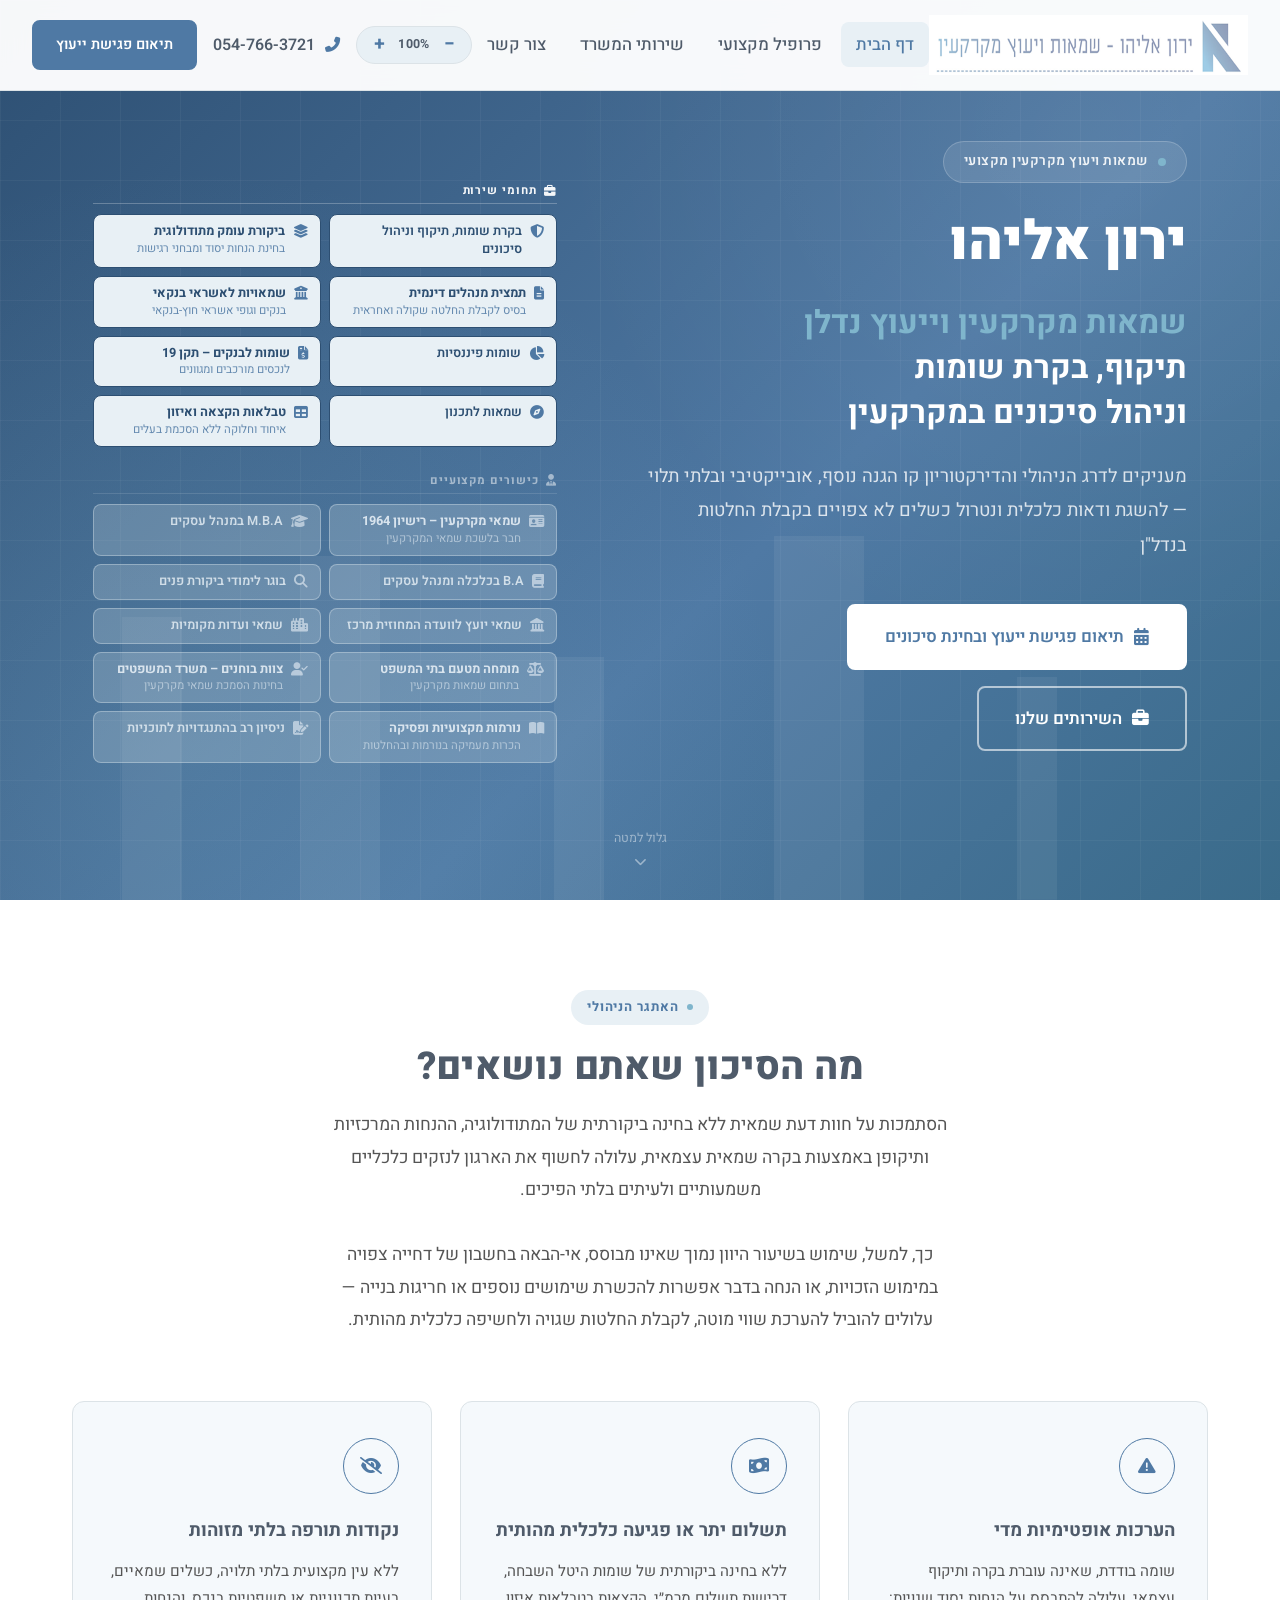
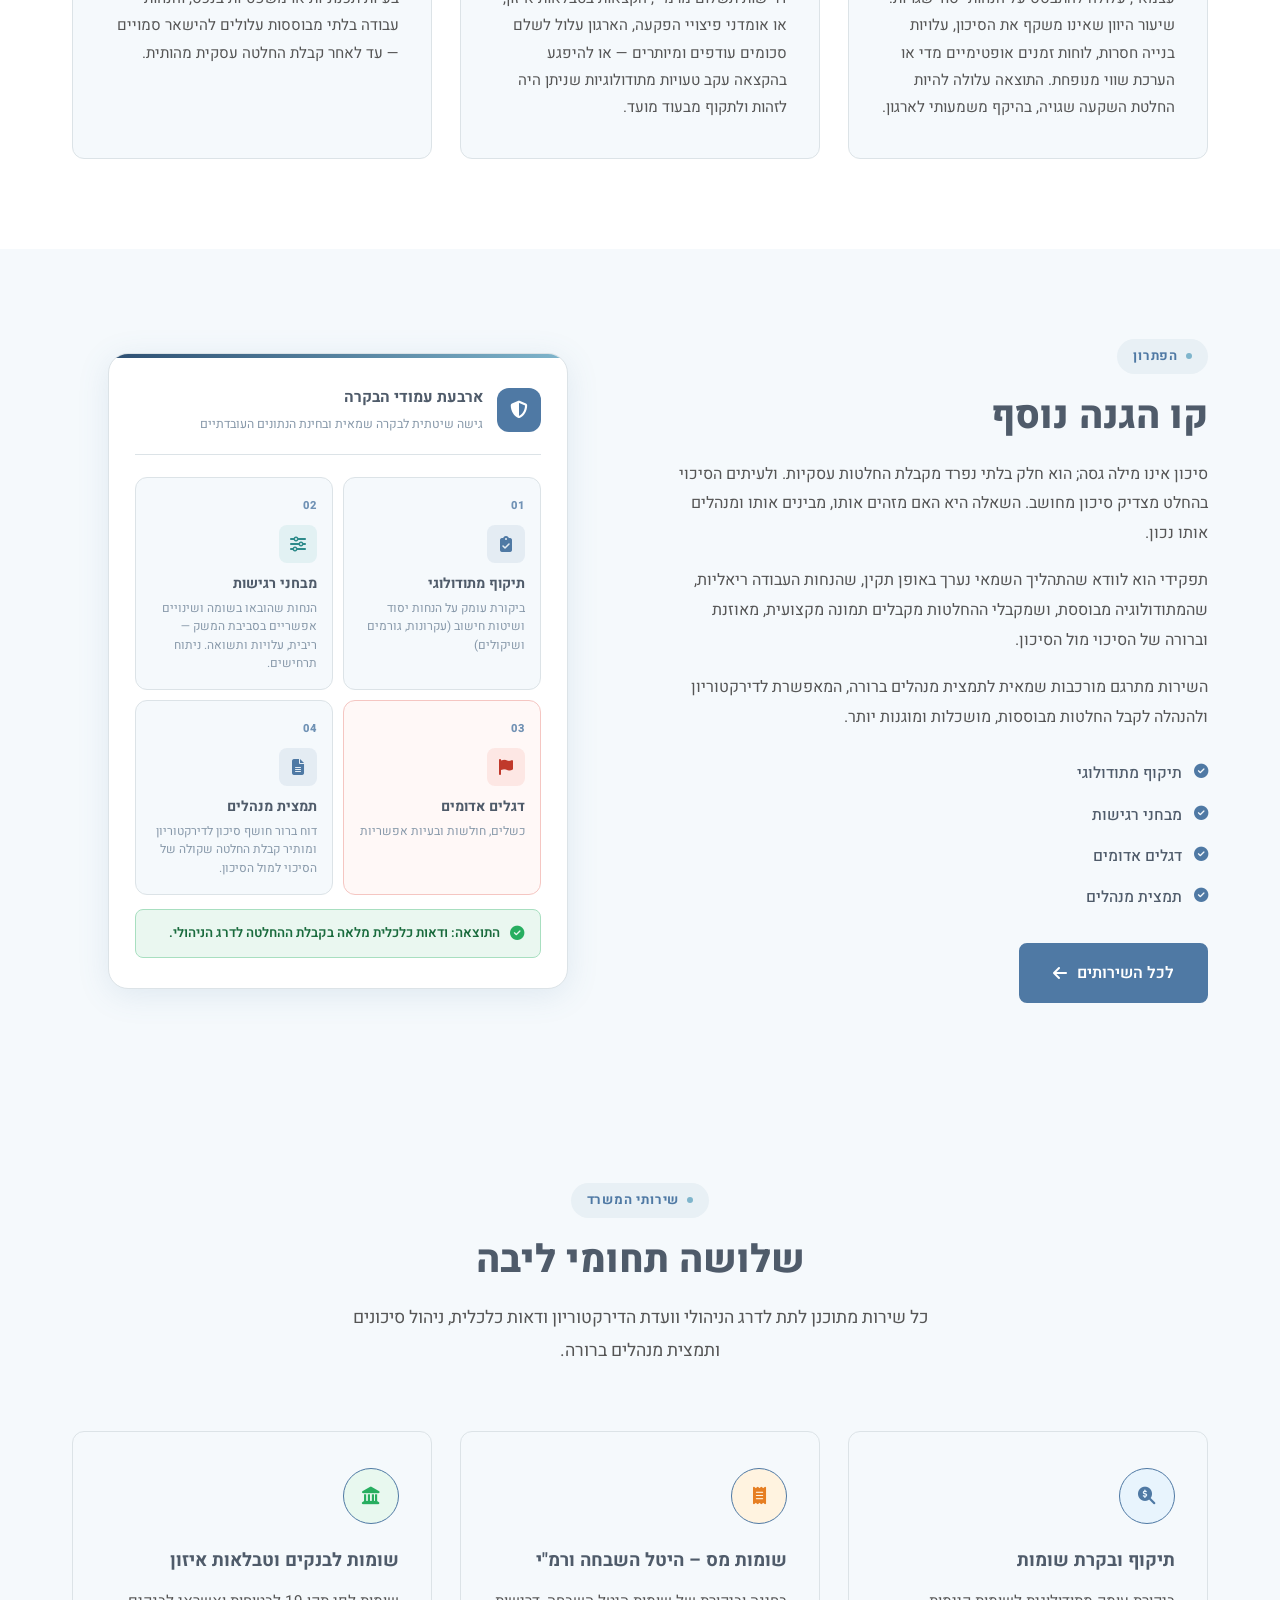
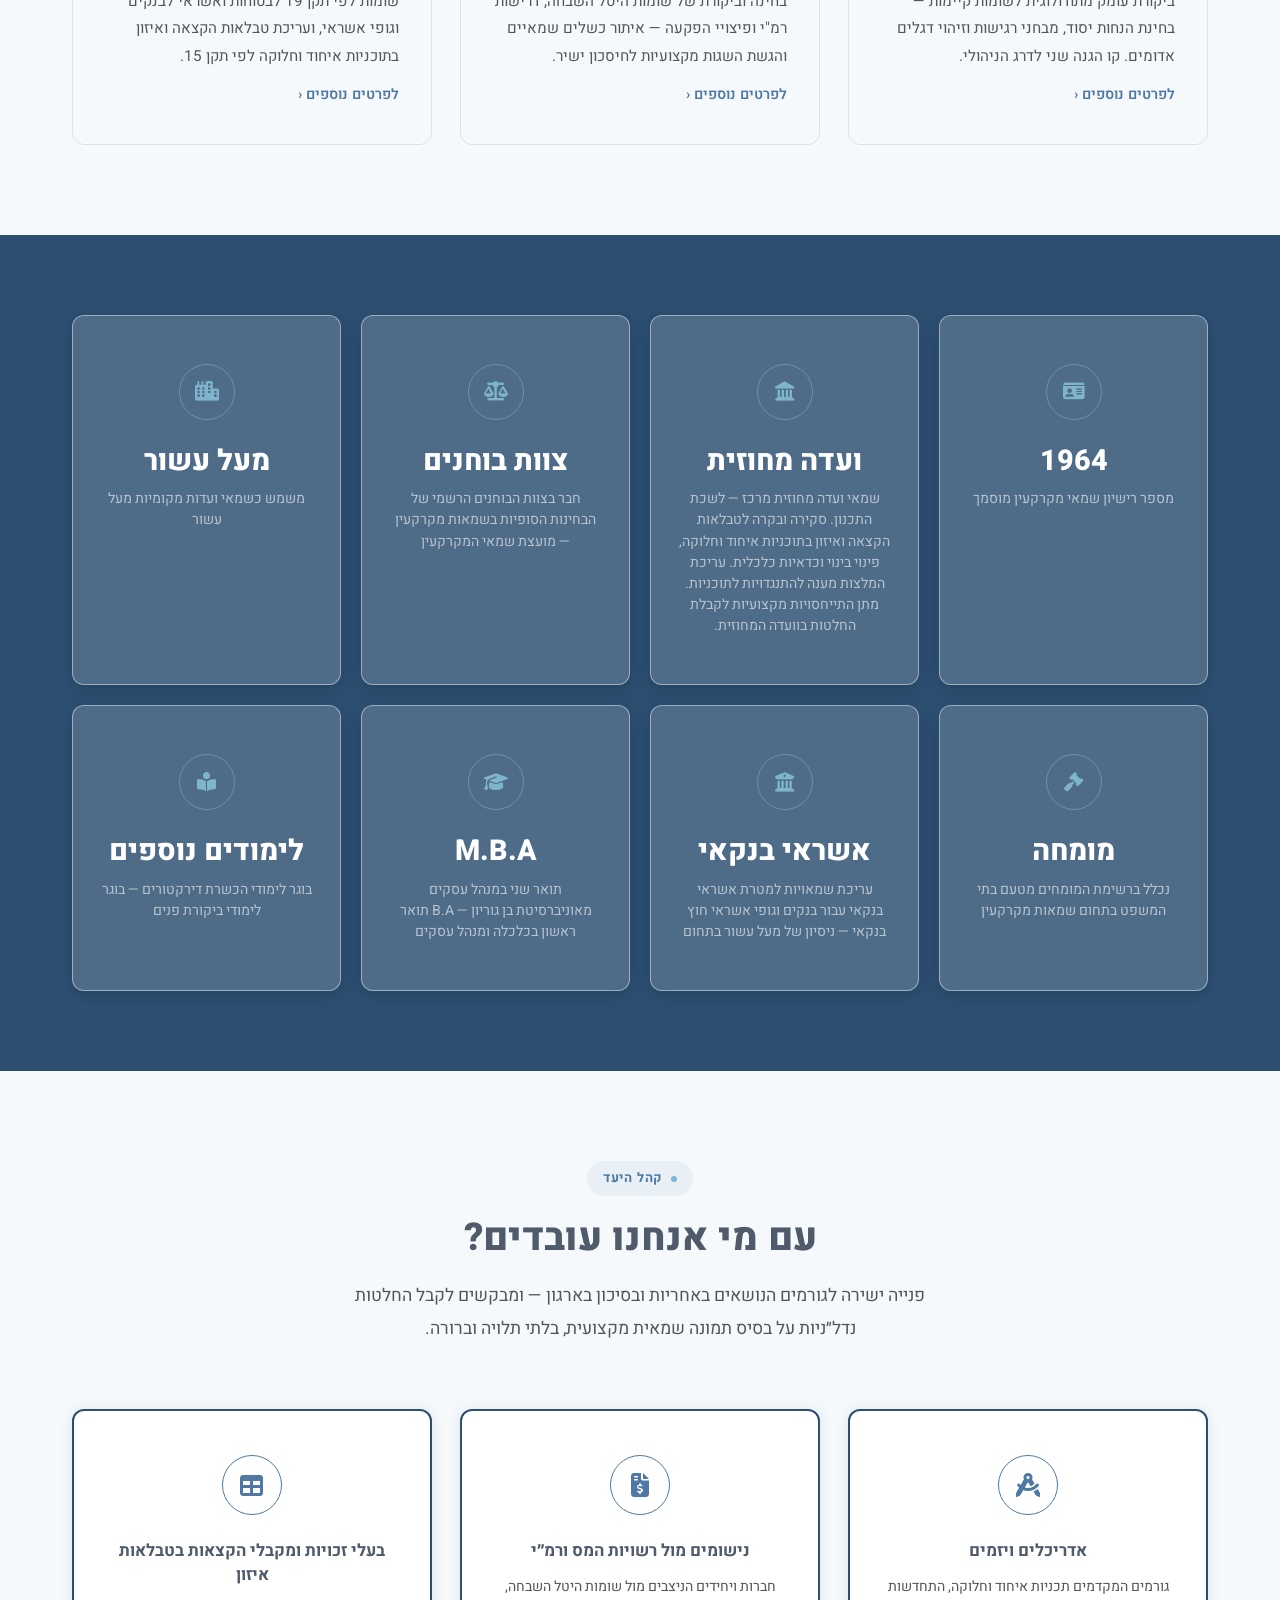
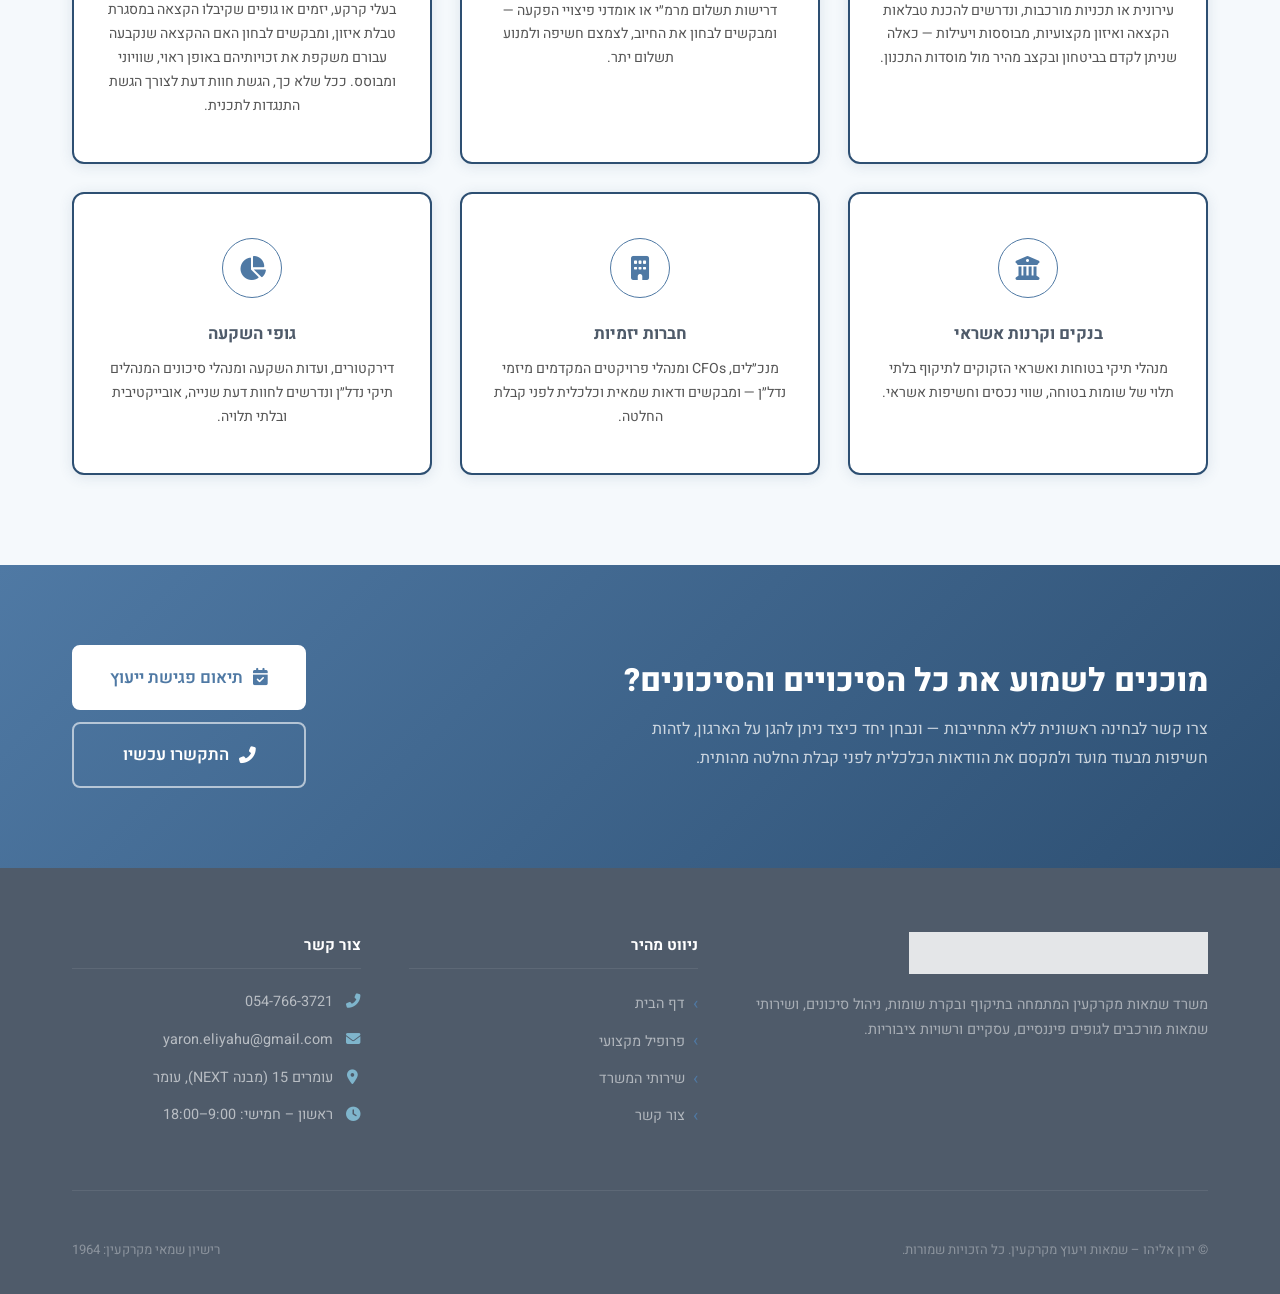
==== commit 6bfa0329: "Fix hero badge layout, badge-body stacking, order numbers, and footer grid - Restructure .hero-badge" ====
--- a/index.html
+++ b/index.html
@@ -88,87 +88,95 @@
         <div class="hero-badges animate-in delay-2">
 
           <!-- Group: Services (top) -->
-          <div class="badge-group-label">
-            <i class="fas fa-briefcase"></i>
-            <span>תחומי שירות</span>
-          </div>
-          <div class="badge">
-            <i class="fas fa-shield-alt"></i>
-            <span>בקרת שומות, תיקוף וניהול סיכונים</span>
-          </div>
-          <div class="badge">
-            <i class="fas fa-layer-group"></i>
-            <div class="badge-body"><strong>ביקורת עומק מתודולוגית</strong><small>בחינת הנחות יסוד ומבחני רגישות</small></div>
-          </div>
-          <div class="badge">
-            <i class="fas fa-file-lines"></i>
-            <div class="badge-body"><strong>תמצית מנהלים דינמית</strong><small>בסיס לקבלת החלטה שקולה ואחראית</small></div>
-          </div>
-          <div class="badge">
-            <i class="fas fa-university"></i>
-            <div class="badge-body"><strong>שמאויות לאשראי בנקאי</strong><small>בנקים וגופי אשראי חוץ-בנקאי</small></div>
-          </div>
-          <div class="badge">
-            <i class="fas fa-chart-pie"></i>
-            <span>שומות פיננסיות</span>
-          </div>
-          <div class="badge">
-            <i class="fas fa-file-invoice-dollar"></i>
-            <div class="badge-body"><strong>שומות לבנקים – תקן 19</strong><small>לנכסים מורכבים ומגוונים</small></div>
-          </div>
-          <div class="badge">
-            <i class="fas fa-compass"></i>
-            <span>שמאות לתכנון</span>
-          </div>
-          <div class="badge">
-            <i class="fas fa-table"></i>
-            <div class="badge-body"><strong>טבלאות הקצאה ואיזון</strong><small>איחוד וחלוקה ללא הסכמת בעלים</small></div>
+          <div class="hero-badge-group">
+            <div class="badge-group-label">
+              <i class="fas fa-briefcase"></i>
+              <span>תחומי שירות</span>
+            </div>
+            <div class="hero-badge-grid">
+              <div class="badge">
+                <i class="fas fa-shield-alt"></i>
+                <span>בקרת שומות, תיקוף וניהול סיכונים</span>
+              </div>
+              <div class="badge">
+                <i class="fas fa-layer-group"></i>
+                <div class="badge-body"><strong>ביקורת עומק מתודולוגית</strong><small>בחינת הנחות יסוד ומבחני רגישות</small></div>
+              </div>
+              <div class="badge">
+                <i class="fas fa-file-lines"></i>
+                <div class="badge-body"><strong>תמצית מנהלים דינמית</strong><small>בסיס לקבלת החלטה שקולה ואחראית</small></div>
+              </div>
+              <div class="badge">
+                <i class="fas fa-university"></i>
+                <div class="badge-body"><strong>שמאויות לאשראי בנקאי</strong><small>בנקים וגופי אשראי חוץ-בנקאי</small></div>
+              </div>
+              <div class="badge">
+                <i class="fas fa-chart-pie"></i>
+                <span>שומות פיננסיות</span>
+              </div>
+              <div class="badge">
+                <i class="fas fa-file-invoice-dollar"></i>
+                <div class="badge-body"><strong>שומות לבנקים – תקן 19</strong><small>לנכסים מורכבים ומגוונים</small></div>
+              </div>
+              <div class="badge">
+                <i class="fas fa-compass"></i>
+                <span>שמאות לתכנון</span>
+              </div>
+              <div class="badge">
+                <i class="fas fa-table"></i>
+                <div class="badge-body"><strong>טבלאות הקצאה ואיזון</strong><small>איחוד וחלוקה ללא הסכמת בעלים</small></div>
+              </div>
+            </div>
           </div>
 
           <!-- Group: Credentials (bottom) -->
-          <div class="badge-group-label badge-group-label--credentials">
-            <i class="fas fa-user-tie"></i>
-            <span>כישורים מקצועיים</span>
-          </div>
-          <div class="badge badge--credential">
-            <i class="fas fa-id-card"></i>
-            <div class="badge-body"><strong>שמאי מקרקעין – רישיון 1964</strong><small>חבר בלשכת שמאי המקרקעין</small></div>
-          </div>
-          <div class="badge badge--credential">
-            <i class="fas fa-graduation-cap"></i>
-            <span>M.B.A במנהל עסקים</span>
-          </div>
-          <div class="badge badge--credential">
-            <i class="fas fa-book"></i>
-            <span>B.A בכלכלה ומנהל עסקים</span>
-          </div>
-          <div class="badge badge--credential">
-            <i class="fas fa-search"></i>
-            <span>בוגר לימודי ביקורת פנים</span>
-          </div>
-          <div class="badge badge--credential">
-            <i class="fas fa-landmark"></i>
-            <span>שמאי יועץ לוועדה המחוזית מרכז</span>
-          </div>
-          <div class="badge badge--credential">
-            <i class="fas fa-city"></i>
-            <span>שמאי ועדות מקומיות</span>
-          </div>
-          <div class="badge badge--credential">
-            <i class="fas fa-balance-scale"></i>
-            <div class="badge-body"><strong>מומחה מטעם בתי המשפט</strong><small>בתחום שמאות מקרקעין</small></div>
-          </div>
-          <div class="badge badge--credential">
-            <i class="fas fa-user-check"></i>
-            <div class="badge-body"><strong>צוות בוחנים – משרד המשפטים</strong><small>בחינות הסמכת שמאי מקרקעין</small></div>
-          </div>
-          <div class="badge badge--credential">
-            <i class="fas fa-book-open"></i>
-            <div class="badge-body"><strong>נורמות מקצועיות ופסיקה</strong><small>הכרות מעמיקה בנורמות ובהחלטות</small></div>
-          </div>
-          <div class="badge badge--credential">
-            <i class="fas fa-file-signature"></i>
-            <span>ניסיון רב בהתנגדויות לתוכניות</span>
+          <div class="hero-badge-group">
+            <div class="badge-group-label badge-group-label--credentials">
+              <i class="fas fa-user-tie"></i>
+              <span>כישורים מקצועיים</span>
+            </div>
+            <div class="hero-badge-grid">
+              <div class="badge badge--credential">
+                <i class="fas fa-id-card"></i>
+                <div class="badge-body"><strong>שמאי מקרקעין – רישיון 1964</strong><small>חבר בלשכת שמאי המקרקעין</small></div>
+              </div>
+              <div class="badge badge--credential">
+                <i class="fas fa-graduation-cap"></i>
+                <span>M.B.A במנהל עסקים</span>
+              </div>
+              <div class="badge badge--credential">
+                <i class="fas fa-book"></i>
+                <span>B.A בכלכלה ומנהל עסקים</span>
+              </div>
+              <div class="badge badge--credential">
+                <i class="fas fa-search"></i>
+                <span>בוגר לימודי ביקורת פנים</span>
+              </div>
+              <div class="badge badge--credential">
+                <i class="fas fa-landmark"></i>
+                <span>שמאי יועץ לוועדה המחוזית מרכז</span>
+              </div>
+              <div class="badge badge--credential">
+                <i class="fas fa-city"></i>
+                <span>שמאי ועדות מקומיות</span>
+              </div>
+              <div class="badge badge--credential">
+                <i class="fas fa-balance-scale"></i>
+                <div class="badge-body"><strong>מומחה מטעם בתי המשפט</strong><small>בתחום שמאות מקרקעין</small></div>
+              </div>
+              <div class="badge badge--credential">
+                <i class="fas fa-user-check"></i>
+                <div class="badge-body"><strong>צוות בוחנים – משרד המשפטים</strong><small>בחינות הסמכת שמאי מקרקעין</small></div>
+              </div>
+              <div class="badge badge--credential">
+                <i class="fas fa-book-open"></i>
+                <div class="badge-body"><strong>נורמות מקצועיות ופסיקה</strong><small>הכרות מעמיקה בנורמות ובהחלטות</small></div>
+              </div>
+              <div class="badge badge--credential">
+                <i class="fas fa-file-signature"></i>
+                <span>ניסיון רב בהתנגדויות לתוכניות</span>
+              </div>
+            </div>
           </div>
 
         </div>
--- a/style.css
+++ b/style.css
@@ -531,6 +531,18 @@
 }
 
 .hero-badges {
+  display: flex;
+  flex-direction: column;
+  gap: 12px;
+}
+
+.hero-badge-group {
+  display: flex;
+  flex-direction: column;
+  gap: 8px;
+}
+
+.hero-badge-grid {
   display: grid;
   grid-template-columns: repeat(2, 1fr);
   gap: 8px;
@@ -561,12 +573,14 @@
   gap: 2px;
 }
 .badge-body strong {
+  display: block;
   font-size: 0.8rem;
   font-weight: 700;
   color: var(--primary-darker);
   line-height: 1.3;
 }
 .badge-body small {
+  display: block;
   font-size: 0.72rem;
   font-weight: 400;
   color: var(--primary-dark);
@@ -576,7 +590,6 @@
 
 /* Badge group labels */
 .badge-group-label {
-  grid-column: 1 / -1;
   display: flex;
   align-items: center;
   gap: 7px;
@@ -954,12 +967,12 @@
 }
 
 .ms-item-num {
-  font-size: 0.6rem;
+  font-size: 0.7rem;
   font-weight: 800;
-  color: var(--text-light);
+  color: var(--primary-dark);
   letter-spacing: 1px;
-  margin-bottom: 12px;
-  opacity: 0.6;
+  margin-bottom: 10px;
+  opacity: 0.8;
 }
 
 /* Icon wrapper — colored square */
@@ -2040,7 +2053,7 @@
   .service-block:nth-child(even) .service-block-inner { direction: rtl; }
 
   .contact-inner { grid-template-columns: 1fr; }
-  .footer-top { grid-template-columns: 1fr 1fr; }
+  .footer-top { grid-template-columns: 1.4fr 1fr 1fr; gap: 28px; }
 
   .profile-inner { grid-template-columns: 1fr; }
   .profile-image-wrapper { display: none; }
@@ -2061,7 +2074,7 @@
   .hero-tagline { font-size: 1.55rem; }
   .hero-subtitle { font-size: 1rem; }
   .hero-actions { flex-direction: column; }
-  .hero-badges { gap: 8px; grid-template-columns: 1fr; }
+  .hero-badge-grid { grid-template-columns: 1fr; }
 
   .problems-grid { grid-template-columns: 1fr; }
   .stats-grid { grid-template-columns: 1fr 1fr; }
